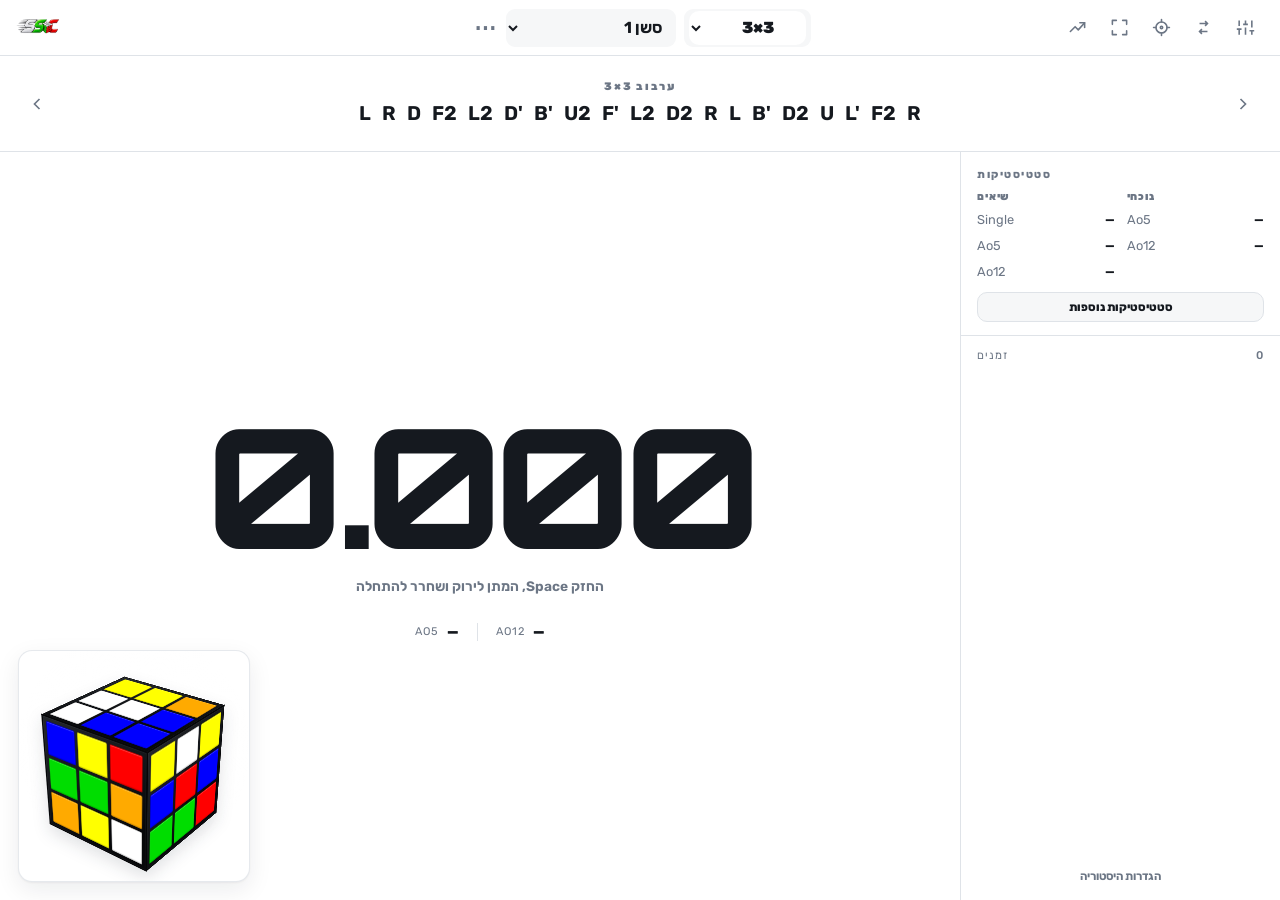
==== index.html @ 8af0906d "Load dedicated color settings window" ====
<!doctype html>
<html lang="he" dir="rtl">
<head>
  <meta charset="utf-8">
  <meta name="viewport" content="width=device-width, initial-scale=1">
  <title>SSC (Super Speed Cube)</title>
  <meta name="theme-color" content="#111827">
  <link rel="icon" type="image/png" href="./ssc-logo.png">
  <link rel="apple-touch-icon" href="./ssc-logo.png">
  <link rel="manifest" href="./manifest.webmanifest?v=20260825-2">
  <link rel="preconnect" href="https://fonts.googleapis.com">
  <link rel="preconnect" href="https://fonts.gstatic.com" crossorigin>
  <link href="https://fonts.googleapis.com/css2?family=Alef:wght@400;700&family=Assistant:wght@300;400;500;600;700;800&family=Heebo:wght@300;400;500;600;700;800&family=Noto+Sans+Hebrew:wght@300;400;500;600;700;800&family=Rubik:wght@300;400;500;600;700;800&family=Audiowide&family=Chakra+Petch:wght@400;500;600;700&family=Orbitron:wght@400;500;600;700;800&family=Oxanium:wght@400;500;600;700;800&family=Share+Tech+Mono&display=swap" rel="stylesheet">
  <link rel="stylesheet" href="./code/css/styles.css?v=20260825-scramble-fit-1">
  <link rel="stylesheet" href="./code/css/button-accent-overrides.css?v=20260824-4">
  <link rel="stylesheet" href="./code/css/layout-fix.css?v=20260825-logo-1">
  <link rel="stylesheet" href="./code/css/hebrew-ui-fixes.css?v=20260824-4">
  <link rel="stylesheet" href="./code/css/minimal-competition.css?v=20260831-history-scroll-1">
  <link data-ssc-cube-preview-style rel="stylesheet" href="./code/css/cube-preview.css?v=20260901-theme-bg-1">
  <link rel="stylesheet" href="./code/css/wca-previews.css?v=20260827-444-native-dom">
  <link rel="stylesheet" href="./code/css/ssc-preview-v1.css?v=20260831-physical-face-grid-5x5-1">
  <link rel="stylesheet" href="./code/css/puzzle-3d.css?v=20260902-thumbnail-fit-1">
  <link rel="stylesheet" href="./code/css/event-selector.css?v=20260824-1">
  <link rel="stylesheet" href="./code/css/competition-mode.css?v=20260825-1">
  <link id="sscAppEnhancementStyles" rel="stylesheet" href="./code/css/app-enhancements.css?v=20260901-fullscreen-1">
  <link id="sscAdvancedFeaturesStyle" rel="stylesheet" href="./code/css/advanced-features.css?v=20260825-2">
  <script>window.SSC_FEATURES={previewV1:true};</script>
  <script src="https://cdn.cubing.net/v0/js/scramble-display" type="module"></script>
  <style>
    #timer{font-family:var(--timer-font,var(--app-font))!important}
    #importExportButton svg,#deleteSession svg,#addSession svg{display:block!important;width:18px;height:18px;flex:0 0 auto;stroke:currentColor!important}
    #addSession,#deleteSession{display:none!important}
    .cube-colors-control{display:grid;grid-template-columns:repeat(3,1fr);gap:8px}
    .cube-color-item{display:flex;align-items:center;justify-content:space-between;gap:6px;padding:7px;border:1px solid var(--border);border-radius:8px}
    .cube-color-item input{width:34px;height:28px;border:0;padding:0;background:none}
    .cube-colors-reset{grid-column:1/-1;border:1px solid var(--border);background:var(--soft);color:var(--text);border-radius:8px;padding:8px;cursor:pointer}
  </style>
</head>
<body>
  <button id="languageToggle" type="button" hidden>English</button>
  <main class="shell">
    <header class="topbar compact-bar">
      <div class="topbar-side topbar-start">
        <button id="generalSettingsButton" class="toolbar-button" type="button" aria-label="הגדרות כלליות">
          <svg viewBox="0 0 24 24" width="18" height="18" fill="none" stroke="currentColor" stroke-width="2"><path d="M4 21v-7M4 10V3M12 21v-9M12 8V3M20 21v-5M20 12V3M1 14h6M9 8h6M17 16h6"/></svg><span>SETTINGS</span>
        </button>
        <button id="importExportButton" class="toolbar-button" type="button">
          <svg viewBox="0 0 24 24" fill="none" stroke="currentColor" stroke-width="2"><path d="M7 7h10m-3-3 3 3-3 3M17 17H7m3-3-3 3 3 3"/></svg><span>IMPORT / EXPORT</span>
        </button>
      </div>
      <div class="topbar-center">
        <div class="event-select-wrap">
          <select id="eventSelect" class="event-select" aria-label="בחירת מקצה"></select>
          
        </div>
        <div class="session-toolbar">
          <select id="sessionSelect" class="session-select top-session"></select>
          <button id="addSession" class="icon-btn" type="button"><svg viewBox="0 0 24 24" fill="none" stroke="currentColor" stroke-width="2"><circle cx="12" cy="12" r="9"/><path d="M12 8v8M8 12h8"/></svg></button>
          <button id="deleteSession" class="icon-btn" type="button"><svg viewBox="0 0 24 24" fill="none" stroke="currentColor" stroke-width="2"><path d="M3 6h18M8 6V4h8v2M19 6l-1 14H6L5 6M10 10v6M14 10v6"/></svg></button>
        </div>
      </div>
      <div class="topbar-side topbar-end"><a class="brand-link" href="https://naftalibarber.github.io/SSC/"><img class="site-logo small-logo" src="./ssc-logo.png?v=20260824-5" alt="SSC"></a></div>
    </header>

    <section class="scramble-bar">
      <button id="prevScramble" class="scramble-nav" type="button"><svg viewBox="0 0 24 24" fill="none" stroke="currentColor" stroke-width="2"><path d="m15 18-6-6 6-6"/></svg></button>
      <div class="scramble-center"><div id="scrambleLabel" class="scramble-title"></div><div id="scramble"></div></div>
      <div class="scramble-side"><button id="newScramble" class="scramble-nav" type="button"><svg viewBox="0 0 24 24" fill="none" stroke="currentColor" stroke-width="2"><path d="m9 18 6-6-6-6"/></svg></button><div id="cubePreview2D" class="cube-preview-card" aria-live="polite"></div></div>
    </section>

    <div class="workspace cstimer-layout">
      <aside class="history-panel flat-panel">
        <section class="stats-section"><div class="section-title">STATISTICS</div><div id="statsGrid" class="stats-grid"></div></section>
        <section class="times-section"><div class="history-section-head"><span>TIMES</span><strong id="solveCount">0</strong></div><div id="emptyHistory" class="empty-history"></div><div id="historyList" class="history-list" hidden></div></section>
        <button id="historySettingsButton" class="history-settings-link" type="button" data-i18n="historySettings">הגדרות היסטוריה</button>
        <div id="historySettings" class="history-settings" hidden><div class="settings-title" data-i18n="historySettingsTitle"></div><div id="historyMetricOptions" class="metric-options"></div><div class="custom-ao-row"><label for="customAoInput" data-i18n="customAo">Ao מותאם אישית</label><input id="customAoInput" type="number" min="3" max="100000"><button id="addCustomAo" class="small-btn" type="button" data-i18n="add">הוסף</button></div><button id="clearHistory" class="clear-history-flat" type="button" data-i18n="clearHistory">מחק היסטוריה</button></div>
      </aside>
      <section class="timer-card flat-timer"><div class="timer-wrap"><div><div id="timer">0.000</div><div id="status"></div><div class="quick-stats"><div><span>AO5</span><strong id="quickAo5">—</strong></div><div><span>AO12</span><strong id="quickAo12">—</strong></div></div></div></div><button id="touchTimer" class="btn" type="button"></button></section>
    </div>
  </main>

  <div id="generalSettingsModal" class="settings-modal" hidden>
    <div class="settings-backdrop" data-close-settings></div>
    <section class="settings-dialog">
      <div class="settings-dialog-head"><h2 id="generalSettingsTitle">הגדרות כלליות</h2><button id="closeGeneralSettings" class="modal-close" type="button">×</button></div>
      <div class="general-settings-grid">
        <label class="general-setting-row"><span id="languageSettingLabel">שפה</span><select id="languageSelect"><option value="he">עברית</option><option value="en">English</option></select></label>
        <label class="general-setting-row"><span id="textSizeSettingLabel">גודל הטקסט</span><div class="range-control"><input id="textSizeRange" type="range" min="85" max="125" step="5"><output id="textSizeValue">100%</output></div></label>
        <label class="general-setting-row"><span id="fontSettingLabel">גופן הטקסט</span><select id="fontSelect"></select></label>
        <label class="general-setting-row"><span id="timerFontSettingLabel">גופן הטיימר</span><select id="timerFontSelect"></select></label>
        <label class="general-setting-row"><span id="timePrecisionSettingLabel">דיוק הזמן</span><select id="timePrecisionSelect"><option value="3">0.000</option><option value="2">0.00</option></select></label>
        <label class="general-setting-row"><span id="primaryColorSettingLabel">צבע ראשי</span><div class="color-control"><input id="primaryColorInput" type="color" value="#2563eb"><output id="primaryColorValue">#2563EB</output><button id="resetPrimaryColor" type="button">איפוס</button></div></label>
        <div class="general-setting-row"><span id="cubeColorsSettingLabel">צבעי הקובייה</span><div id="cubeColorsControl" class="cube-colors-control"><label class="cube-color-item"><span id="cubeWhiteLabel">U</span><input type="color" data-cube-face="U"></label><label class="cube-color-item"><span id="cubeOrangeLabel">L</span><input type="color" data-cube-face="L"></label><label class="cube-color-item"><span id="cubeGreenLabel">F</span><input type="color" data-cube-face="F"></label><label class="cube-color-item"><span id="cubeRedLabel">R</span><input type="color" data-cube-face="R"></label><label class="cube-color-item"><span id="cubeBlueLabel">B</span><input type="color" data-cube-face="B"></label><label class="cube-color-item"><span id="cubeYellowLabel">D</span><input type="color" data-cube-face="D"></label><button id="resetCubeColors" class="cube-colors-reset" type="button">איפוס צבעי קובייה</button></div></div>
        <div class="general-setting-row theme-row"><span id="themeSettingLabel">עיצוב</span><div class="theme-options"><button id="themeLightButton" type="button" data-theme-choice="light">בהיר</button><button id="themeDarkButton" type="button" data-theme-choice="dark">כהה</button><button type="button" data-theme-choice="oled">OLED</button></div></div>
      </div>
    </section>
  </div>

  <div id="importExportModal" class="settings-modal" hidden><div class="settings-backdrop" data-close-import-export></div><section class="settings-dialog"><div class="settings-dialog-head"><h2>יבוא / יצוא</h2><button id="closeImportExport" class="modal-close" type="button">×</button></div><div class="import-export-grid"><button id="exportData" class="toolbar-button wide" type="button">יצוא נתונים</button><label class="toolbar-button wide file-label">יבוא נתונים<input id="importData" type="file" accept="application/json,.json" hidden></label><p id="importExportStatus"></p></div></section></div>

  <script src="./code/js/cube2x2.js?v=20260824-4"></script>
  <script src="./code/js/scramble2x2.js?v=20260824-4"></script>
  <script src="./code/js/cube-preview.js?v=20260831-viewport-fit-1"></script>
  <script src="./code/js/wca-previews.js?v=20260827-444-native-dom"></script>
  <script src="./code/js/preview/ssc-nxn-state.js?v=20260901-3bld-wide-2"></script>
  <script src="./code/js/preview/ssc-svg-renderer.js?v=20260831-physical-face-grid-5x5-1"></script>
  <script src="./code/js/preview/ssc-preview-validation.js?v=20260827-validated-1"></script>
  <script src="./code/js/preview/ssc-preview-v1.js?v=20260827-validated-1"></script>
  <script src="./code/js/events/333bf.js?v=20260903-isolated-1"></script>
  <script src="./code/js/events/333fm.js?v=20260903-isolated-1"></script>
  <script src="./code/js/events/333oh.js?v=20260903-isolated-1"></script>
  <script src="./code/js/puzzle-3d.js?v=20260901-native-222-1&fix=native5671"></script>
  <script src="./code/js/preview-manager.js?v=20260824-3"></script>
  <script src="./code/js/preview-integration.js?v=20260901-render-snapshot-1&fix=staticthumb3"></script>
  <script src="./code/js/preview/ssc-preview-v1-integration.js?v=20260901-2d-card-reset-3&fix=isolated-derived-1"></script>
  <script src="./code/js/preview-visibility-hotfix.js?v=20260901-2d-card-reset-1&fix=modalcardsnapshot1"></script>
  <script src="./code/js/preview-sizing.js?v=20260831-viewport-fit-1"></script>
  <script src="./code/js/preview/ssc-high-order-preview.js?v=20260901-6x6-7x7-1"></script>
  <script src="./code/js/scramble-generators.js?v=20260903-isolated-derived-1"></script>
  <script src="./code/js/app.js?v=20260901-focus-controls-1"></script>
  <script src="./code/js/mbld-flow.js?v=20260902-professional-flow-1"></script>
  <script src="./code/js/scramble-history.js?v=20260825-quality-1"></script>
  <script src="./code/js/settings.js?v=20260831-line-width-control-1"></script>
  <script src="./code/js/color-settings-modal.js?v=20260903-color-settings-1"></script>
  <script src="./code/js/import-export.js?v=20260831-toolbar-icons-2"></script>
  <script src="./code/js/advanced-features.js?v=20260831-toolbar-icons-2" data-ssc-advanced="1"></script>
  <script src="./code/js/hebrew-i18n-fixes.js?v=20260825-quality-1"></script>
  <script src="./code/js/preview/selected-faces-preview.js?v=20260901-selected-faces-1"></script>
  <script>
    if('serviceWorker' in navigator){
      window.addEventListener('load',async()=>{
        try{
          const registration=await navigator.serviceWorker.register('./sw.js',{scope:'./',updateViaCache:'none'});
          if(registration.waiting)registration.waiting.postMessage({type:'SKIP_WAITING'});
          registration.update().catch(()=>{});
        }catch(error){
          console.warn('SSC service worker registration failed',error);
        }
      });
    }
  </script>
</body>
</html>
---- code/css/styles.css ----
*{box-sizing:border-box}
:root{--bg:#fff;--card:#fff;--card-solid:#fff;--text:#15191f;--muted:#6c7685;--border:#dfe3e8;--accent:#2563eb;--ready:#16a34a;--danger:#ef4444;--warning:#f59e0b;--soft:#f6f7f8;--soft2:#eef1f4;--panel:#fafbfc;--font-scale:1;--app-font:Arial,sans-serif}
html[data-theme="dark"]{--bg:#111418;--card:#171b20;--card-solid:#171b20;--text:#f4f6f8;--muted:#a0a7b2;--border:#30363d;--soft:#20252b;--soft2:#262c33;--panel:#171b20}
html[data-theme="oled"]{--bg:#000;--card:#000;--card-solid:#000;--text:#fff;--muted:#aaa;--border:#222;--soft:#0d0d0d;--soft2:#141414;--panel:#000}
html,body{height:100%;overflow:hidden}body{margin:0;background:var(--bg);color:var(--text);font-family:var(--app-font);font-size:calc(16px * var(--font-scale))}button,input,select{font:inherit}.shell{height:100vh;display:flex;flex-direction:column;min-height:0}.compact-bar{height:68px;border-top:3px solid var(--text);border-bottom:1px solid var(--border);display:grid;grid-template-columns:1fr auto 1fr;align-items:center;padding:0 12px;direction:ltr}.topbar-side{display:flex;align-items:center;gap:8px}.topbar-start{justify-content:flex-start}.topbar-end{justify-content:flex-end}.topbar-center{display:flex;align-items:center;gap:10px}.toolbar-button,.icon-btn,.scramble-nav,.history-settings-link,.clear-history-flat{border:1px solid var(--border);background:var(--soft);color:var(--text);border-radius:14px;cursor:pointer;font-weight:800}.toolbar-button{padding:9px 13px;letter-spacing:.05em}.toolbar-button:hover,.icon-btn:hover,.scramble-nav:hover{background:var(--soft2)}.event-select-wrap{display:flex;align-items:center;gap:8px;border:1px solid var(--border);background:var(--soft);padding:5px 8px;border-radius:15px}.eyebrow-inline{font-size:.7em;color:var(--muted);letter-spacing:.12em}.puzzle-selector.compact{display:flex;gap:2px}.puzzle-btn{border:0;background:transparent;padding:7px 10px;border-radius:10px;font-weight:900;color:var(--muted);cursor:pointer}.puzzle-btn.active{background:var(--card-solid);color:var(--text);box-shadow:0 1px 3px rgba(0,0,0,.08)}.session-toolbar{display:flex;align-items:center;gap:6px}.session-select.top-session{height:42px;min-width:210px;border:1px solid var(--border);background:var(--soft);color:var(--text);border-radius:14px;padding:0 12px;font-weight:800}.icon-btn{width:38px;height:38px;display:grid;place-items:center}.small-logo{height:44px;width:auto;display:block}.scramble-bar{--scramble-extra-height:0px;height:calc(112px + var(--scramble-extra-height));border-bottom:1px solid var(--border);display:grid;grid-template-columns:50px minmax(0,1fr) 185px;align-items:center;padding:0 18px;direction:ltr;transition:height .16s ease}.scramble-bar.scramble-expanded{--scramble-extra-height:10px}.scramble-center{min-width:0;text-align:center}.scramble-title{font-size:.85em;letter-spacing:.12em;color:var(--muted);font-weight:800;text-transform:uppercase;margin-bottom:10px}.scramble-nav{width:42px;height:42px;border-radius:50%;font-size:28px;color:var(--text)}#scramble{direction:ltr;max-width:100%;max-height:calc(54px + var(--scramble-extra-height));overflow:hidden;font-size:clamp(17px,1.7vw,27px);font-weight:700;line-height:1.15;word-spacing:8px;overflow-wrap:normal;white-space:normal}.scramble-side{display:flex;align-items:center;justify-content:flex-end;gap:10px}.cube-preview-card{width:128px;min-height:82px;border:1px solid var(--border);background:var(--soft);border-radius:14px;padding:8px;display:grid;place-items:center;overflow:hidden}.cube-preview-net{--face:26px;display:grid;grid-template-columns:repeat(4,var(--face));grid-template-rows:repeat(3,var(--face));gap:2px;direction:ltr}.cube-preview-face{display:grid;grid-template-columns:repeat(var(--n),1fr);grid-template-rows:repeat(var(--n),1fr);gap:1px;background:#111;border-radius:3px;padding:1px;overflow:hidden}.cube-preview-sticker{display:block;min-width:0;min-height:0}.face-u{grid-column:2;grid-row:1}.face-l{grid-column:1;grid-row:2}.face-f{grid-column:2;grid-row:2}.face-r{grid-column:3;grid-row:2}.face-b{grid-column:4;grid-row:2}.face-d{grid-column:2;grid-row:3}.workspace.cstimer-layout{display:grid;grid-template-columns:395px 1fr;flex:1;min-height:0;direction:ltr}.flat-panel{border-right:1px solid var(--border);background:var(--card);padding:0;display:flex;flex-direction:column;min-height:0;direction:ltr}.stats-section{padding:14px 10px 10px;border-bottom:1px solid var(--border)}.section-title{font-size:.78em;color:var(--muted);letter-spacing:.09em;margin-bottom:10px}.stats-grid{display:block}.stats-table-header,.stat{display:grid;grid-template-columns:1.1fr .9fr .9fr;align-items:center;gap:8px}.stats-table-header{font-size:.7em;color:var(--muted);padding:6px 0}.stat{padding:8px 0;font-size:.85em}.stat-label{font-weight:900}.stat-current,.stat-best{text-align:center;font-variant-numeric:tabular-nums}.stat-best{color:var(--text);border:0;background:none;box-shadow:none;padding:0}.times-section{padding:12px 10px;min-height:0;display:flex;flex-direction:column}.history-section-head{display:flex;justify-content:space-between;align-items:center;color:var(--muted);font-size:.8em;margin-bottom:8px}.history-section-head strong{color:var(--muted);font-weight:500}.history-list{display:flex;flex-direction:column;gap:0;overflow:auto;min-height:0}.solve-row{display:grid;grid-template-columns:42px 1fr 34px;align-items:center;gap:6px;border-top:1px solid transparent;padding:8px 4px}.solve-row:hover{background:var(--soft)}.solve-index{font-weight:800}.solve-time{font-weight:900;font-variant-numeric:tabular-nums}.solve-meta{font-size:.68em;color:var(--muted);white-space:nowrap;overflow:hidden;text-overflow:ellipsis}.best-solve .solve-time{color:#16a34a}.delete-solve{width:30px;height:30px;border:1px solid color-mix(in srgb,var(--danger) 35%,var(--border));border-radius:9px;background:color-mix(in srgb,var(--danger) 7%,transparent);color:var(--danger);cursor:pointer;font-size:20px;font-weight:900;line-height:1;display:grid;place-items:center;opacity:.82;transition:background .15s,border-color .15s,opacity .15s,transform .15s}.delete-solve:hover{background:color-mix(in srgb,var(--danger) 14%,transparent);border-color:var(--danger);opacity:1;transform:scale(1.05)}.history-settings-link,.clear-history-flat{margin:0 10px 10px;padding:8px 10px}.history-settings{margin:0 10px 10px;padding:10px;border:1px solid var(--border);border-radius:12px;background:var(--soft)}.metric-options{display:grid;grid-template-columns:1fr 1fr;gap:6px;max-height:130px;overflow:auto}.metric-option{display:flex;gap:6px;align-items:center;font-size:.75em}.custom-ao-row{display:grid;grid-template-columns:1fr 80px auto;gap:6px;align-items:center;margin-top:8px}.custom-ao-row input{width:100%;padding:7px;border:1px solid var(--border);border-radius:8px;background:var(--card-solid);color:var(--text)}.small-btn{border:1px solid var(--border);background:var(--card-solid);color:var(--text);border-radius:8px;padding:7px 9px}.flat-timer{position:relative;background:var(--card);display:flex;flex-direction:column;align-items:center;justify-content:center;min-width:0;direction:ltr}.timer-wrap{display:grid;place-items:center;flex:1;width:100%}#timer{direction:ltr;font-variant-numeric:tabular-nums;font-size:clamp(95px,12vw,190px);font-weight:900;letter-spacing:-7px;line-height:.95}#timer.holding{color:var(--warning)}#timer.ready{color:var(--ready)}#status{text-align:center;color:var(--muted);font-weight:700;margin-top:14px}.quick-stats{display:flex;justify-content:center;gap:10px;margin-top:24px}.quick-stats>div{min-width:190px;border:1px solid var(--border);background:var(--soft);border-radius:14px;padding:12px 14px;display:flex;justify-content:space-between;align-items:center}.quick-stats span{font-size:.75em;color:var(--muted)}.quick-stats strong{font-size:1.3em}.btn{border:1px solid var(--border);background:var(--soft);color:var(--text);border-radius:12px;padding:10px 16px;font-weight:800}#touchTimer{display:none;margin-bottom:15px}.empty-history{color:var(--muted);padding:16px 0;text-align:center}.settings-modal[hidden]{display:none}.settings-modal{position:fixed;inset:0;z-index:1000;display:grid;place-items:center;padding:18px}.settings-backdrop{position:absolute;inset:0;background:rgba(0,0,0,.48)}.settings-dialog{position:relative;width:min(520px,94vw);background:var(--card-solid);border:1px solid var(--border);border-radius:18px;padding:18px;box-shadow:0 24px 60px rgba(0,0,0,.2)}.settings-dialog-head{display:flex;align-items:center;justify-content:space-between;border-bottom:1px solid var(--border);padding-bottom:12px;margin-bottom:12px}.settings-dialog-head h2{margin:0}.modal-close{width:34px;height:34px;border:1px solid var(--border);border-radius:10px;background:var(--soft);color:var(--text);cursor:pointer}.general-settings-grid{display:grid;gap:10px}.general-setting-row{display:grid;grid-template-columns:135px 1fr;align-items:center;gap:14px;padding:8px 2px}.general-setting-row select{width:100%;border:1px solid var(--border);border-radius:9px;padding:8px 9px;background:var(--card-solid);color:var(--text)}.range-control{display:grid;grid-template-columns:1fr 52px;gap:10px;align-items:center}.theme-options{display:grid;grid-template-columns:repeat(3,1fr);gap:7px}.theme-options button{border:1px solid var(--border);background:var(--soft);color:var(--text);border-radius:10px;padding:9px;font-weight:800}.theme-options button.active{outline:2px solid var(--accent)}.color-control{display:grid;grid-template-columns:52px 1fr auto;gap:9px;align-items:center}.color-control input[type="color"]{width:52px;height:38px}.color-control button{border:1px solid var(--border);background:var(--soft);color:var(--text);border-radius:9px;padding:8px}.import-export-grid{display:grid;grid-template-columns:1fr 1fr;gap:10px}.toolbar-button.wide,.file-label{display:flex;align-items:center;justify-content:center;gap:8px;padding:14px}.file-label{cursor:pointer}.import-export-status{grid-column:1/-1;margin:4px 0 0;color:var(--muted);font-size:.85em;text-align:center}
html[dir="rtl"] .compact-bar{direction:rtl}html[dir="rtl"] .workspace.cstimer-layout{direction:rtl;grid-template-columns:1fr 395px}html[dir="rtl"] .flat-panel{border-right:0;border-left:1px solid var(--border)}html[dir="rtl"] .flat-timer{direction:rtl}
@media(max-width:900px){html,body{overflow:auto;height:auto}.shell{height:auto;min-height:100vh}.compact-bar{grid-template-columns:1fr;gap:8px;height:auto;padding:10px}.topbar-center,.topbar-start,.topbar-end{justify-content:center;flex-wrap:wrap}.scramble-bar{height:auto;min-height:calc(142px + var(--scramble-extra-height));grid-template-columns:42px minmax(0,1fr) 145px;padding:10px}.cube-preview-card{width:98px;min-height:68px;padding:6px}.cube-preview-net{--face:20px}.workspace.cstimer-layout,html[dir="rtl"] .workspace.cstimer-layout{grid-template-columns:1fr}.flat-panel{order:2;border:0;border-top:1px solid var(--border)}.flat-timer{min-height:62vh}.quick-stats>div{min-width:140px}#touchTimer{display:block}.small-logo{height:36px}}
---- code/css/button-accent-overrides.css ----
/* Interaction color rules: buttons stay neutral by default and use the primary color only on hover/focus/press. */
button,
.toolbar-button,
.icon-btn,
.scramble-nav,
.history-settings-link,
.clear-history-flat,
.small-btn,
.modal-close,
.color-control button,
.theme-options button,
.file-label,
.btn {
  background: var(--soft) !important;
  color: var(--text) !important;
  border: 1px solid var(--border) !important;
  box-shadow: none !important;
  outline: none;
  transition: background .15s ease, color .15s ease, border-color .15s ease, transform .15s ease, box-shadow .15s ease;
}

button:hover,
.toolbar-button:hover,
.icon-btn:hover,
.scramble-nav:hover,
.history-settings-link:hover,
.clear-history-flat:hover,
.small-btn:hover,
.modal-close:hover,
.color-control button:hover,
.theme-options button:hover,
.file-label:hover,
.btn:hover,
button:focus-visible,
.toolbar-button:focus-visible,
.icon-btn:focus-visible,
.scramble-nav:focus-visible,
.history-settings-link:focus-visible,
.clear-history-flat:focus-visible,
.small-btn:focus-visible,
.modal-close:focus-visible,
.color-control button:focus-visible,
.theme-options button:focus-visible,
.file-label:focus-within,
.btn:focus-visible {
  background: var(--accent) !important;
  color: #fff !important;
  border-color: var(--accent) !important;
  box-shadow: 0 0 0 3px color-mix(in srgb, var(--accent) 16%, transparent) !important;
}

button:active,
.toolbar-button:active,
.icon-btn:active,
.scramble-nav:active,
.history-settings-link:active,
.clear-history-flat:active,
.small-btn:active,
.modal-close:active,
.color-control button:active,
.theme-options button:active,
.file-label:active,
.btn:active {
  background: var(--accent) !important;
  color: #fff !important;
  border-color: var(--accent) !important;
  transform: scale(.96);
}

/* Selected controls remain neutral after the click. */
.puzzle-btn.active,
.theme-options button.active {
  background: var(--card-solid) !important;
  color: var(--text) !important;
  border-color: var(--border) !important;
  box-shadow: none !important;
  outline: none !important;
}

/* Average cards are always outlined with the chosen primary color, without being filled. */
.quick-stats > div,
.stat-best:not(.empty) {
  border: 1px solid var(--accent) !important;
  background: transparent !important;
  box-shadow: none !important;
}

.stat-best:not(.empty) {
  border-radius: 9px;
  padding: 4px 8px;
}

/* Keep image icons readable when a button turns into the primary color. */
button:hover img,
button:focus-visible img,
button:active img {
  filter: brightness(0) invert(1);
}
---- code/css/layout-fix.css ----
/* Physical desktop layout must stay stable regardless of the document language. */
.workspace.cstimer-layout,
html[dir="rtl"] .workspace.cstimer-layout,
html[dir="ltr"] .workspace.cstimer-layout {direction:ltr!important;grid-template-columns:395px minmax(0,1fr)!important;width:100%!important;min-width:0!important}
.flat-panel,html[dir="rtl"] .flat-panel,html[dir="ltr"] .flat-panel {grid-column:1!important;direction:ltr!important;width:395px!important;min-width:0!important;border-right:1px solid var(--border)!important;border-left:0!important}
.flat-timer,html[dir="rtl"] .flat-timer,html[dir="ltr"] .flat-timer {grid-column:2!important;direction:ltr!important;width:100%!important;min-width:0!important;overflow:hidden!important}

/* Remove the black rule at the very top and give the larger brand enough vertical room. */
.compact-bar,.topbar.compact-bar{border-top:0!important;height:82px!important}

/* Keep toolbar icons and labels on exactly the same visual baseline. */
.toolbar-button{display:inline-flex!important;align-items:center!important;justify-content:center!important;gap:8px!important;vertical-align:middle!important;line-height:1!important}
.toolbar-button svg{display:block!important;flex:0 0 auto!important;width:18px!important;height:18px!important;position:static!important;transform:none!important;margin:0!important}
.toolbar-button span{display:block!important;line-height:18px!important;margin:0!important;padding:0!important;position:static!important;transform:none!important}
.topbar-start{align-items:center!important}

/* Modal header: keep the close button perfectly centered with the title. */
.settings-dialog-head{display:flex!important;align-items:center!important;justify-content:space-between!important;min-height:48px!important}
.settings-dialog-head h2{margin:0!important;line-height:36px!important;display:flex!important;align-items:center!important}
.modal-close{display:inline-flex!important;align-items:center!important;justify-content:center!important;align-self:center!important;width:34px!important;height:34px!important;min-width:34px!important;min-height:34px!important;padding:0!important;margin:0!important;line-height:1!important;font-size:24px!important;position:static!important;transform:none!important}
.modal-close svg{display:block!important;width:18px!important;height:18px!important;margin:0!important}

/* General settings: keep the dialog inside the viewport and scroll only its content. */
#generalSettingsModal .settings-dialog{display:flex!important;flex-direction:column!important;max-height:calc(100dvh - 28px)!important;overflow:hidden!important}
#generalSettingsModal .settings-dialog-head{flex:0 0 auto!important}
#generalSettingsModal .general-settings-grid{min-height:0!important;overflow-y:auto!important;overflow-x:hidden!important;overscroll-behavior:contain!important;scrollbar-gutter:stable;padding-inline-end:6px!important;padding-bottom:8px!important}
@supports not (height:100dvh){#generalSettingsModal .settings-dialog{max-height:calc(100vh - 28px)!important}}

/* Larger logo so the small text inside the artwork remains readable. */
.topbar-end{overflow:visible!important;min-width:330px!important}
.brand-link{display:flex!important;align-items:center!important;justify-content:center!important;width:320px!important;height:80px!important;overflow:visible!important;padding:0!important}
.small-logo,.site-logo.small-logo{display:block!important;width:300px!important;height:78px!important;max-width:none!important;max-height:none!important;object-fit:contain!important;object-position:center!important;transform:none!important;margin:0!important}

.timer-wrap{width:100%!important;min-width:0!important;display:flex!important;align-items:center!important;justify-content:center!important;padding:24px!important}
.timer-wrap>div{width:min(100%,1050px)!important;min-width:0!important;text-align:center!important}
#timer{width:100%!important;max-width:100%!important;font-size:clamp(82px,10vw,176px)!important;letter-spacing:-5px!important;white-space:nowrap!important;overflow:visible!important;text-align:center!important}
#status{direction:rtl;text-align:center!important}.quick-stats{width:100%!important;max-width:430px!important;margin-inline:auto!important}.stats-section,.times-section,.history-settings,.history-settings-link{direction:ltr!important}
@media(max-width:900px){.compact-bar,.topbar.compact-bar{height:auto!important;min-height:78px!important}.workspace.cstimer-layout,html[dir="rtl"] .workspace.cstimer-layout,html[dir="ltr"] .workspace.cstimer-layout{grid-template-columns:minmax(0,1fr)!important}.flat-timer,html[dir="rtl"] .flat-timer,html[dir="ltr"] .flat-timer{grid-column:1!important;grid-row:1!important;min-height:62vh!important}.flat-panel,html[dir="rtl"] .flat-panel,html[dir="ltr"] .flat-panel{grid-column:1!important;grid-row:2!important;width:100%!important;border-right:0!important;border-top:1px solid var(--border)!important}.topbar-end{min-width:230px!important}.brand-link{width:220px!important;height:70px!important}.small-logo,.site-logo.small-logo{width:210px!important;height:66px!important;max-width:none!important;max-height:none!important;transform:none!important}#timer{font-size:clamp(70px,20vw,145px)!important}.timer-wrap{padding:18px 12px!important}#generalSettingsModal{padding:10px!important}#generalSettingsModal .settings-dialog{max-height:calc(100dvh - 20px)!important}}
---- code/css/hebrew-ui-fixes.css ----
/* Hebrew readability improvements */
html[lang="he"] body,
html[dir="rtl"] body {
  font-family: var(--app-font, Arial, "Segoe UI", Tahoma, sans-serif);
}

html[lang="he"] button,
html[lang="he"] input,
html[lang="he"] select,
html[dir="rtl"] button,
html[dir="rtl"] input,
html[dir="rtl"] select {
  font-family: inherit;
}

html[lang="he"] .scramble-title,
html[dir="rtl"] .scramble-title {
  letter-spacing: 0;
  text-transform: none;
  font-size: 1rem;
  font-weight: 900;
  color: var(--text);
  line-height: 1.35;
}

html[lang="he"] .section-title,
html[dir="rtl"] .section-title,
html[lang="he"] .eyebrow-inline,
html[dir="rtl"] .eyebrow-inline {
  letter-spacing: 0;
  text-transform: none;
  font-weight: 800;
}

html[lang="he"] .toolbar-button,
html[dir="rtl"] .toolbar-button,
html[lang="he"] .history-settings-link,
html[dir="rtl"] .history-settings-link,
html[lang="he"] .clear-history-flat,
html[dir="rtl"] .clear-history-flat {
  letter-spacing: 0;
  font-weight: 800;
}

html[lang="he"] #status,
html[dir="rtl"] #status,
html[lang="he"] .empty-history,
html[dir="rtl"] .empty-history {
  font-weight: 700;
  color: var(--text);
}
---- code/css/minimal-competition.css ----
/* SSC — Minimal Competition UI
   Visual-only layer loaded after the legacy/fix styles. */

:root{
  --mc-header:56px;
  --mc-sidebar:320px;
  --mc-radius:9px;
}

/* Overall surface */
body{
  background:var(--bg);
  letter-spacing:0;
}
.shell{background:var(--bg)}

/* Compact professional header */
.compact-bar,.topbar.compact-bar{
  min-height:var(--mc-header)!important;
  height:var(--mc-header)!important;
  padding:0 16px!important;
  border-top:0!important;
  border-bottom:1px solid var(--border)!important;
  background:var(--card)!important;
  grid-template-columns:1fr auto 1fr!important;
  gap:14px!important;
}
.topbar-start,.topbar-center,.topbar-end{min-width:0!important}
.topbar-start{gap:4px!important}
.topbar-center{gap:8px!important}
.topbar-end{
  min-width:0!important;
  justify-content:flex-end!important;
  overflow:visible!important;
}

/* Icon-first utility buttons */
.topbar-start .toolbar-button{
  width:38px!important;
  height:38px!important;
  padding:0!important;
  border:1px solid transparent!important;
  border-radius:9px!important;
  background:transparent!important;
  color:var(--muted)!important;
  box-shadow:none!important;
}
.topbar-start .toolbar-button span{display:none!important}
.topbar-start .toolbar-button svg{width:19px!important;height:19px!important}
.topbar-start .toolbar-button:hover,
.topbar-start .toolbar-button:focus-visible{
  background:var(--soft)!important;
  color:var(--accent)!important;
  border-color:var(--border)!important;
  box-shadow:none!important;
}

/* Small clean logo */
.brand-link{
  width:auto!important;
  height:46px!important;
  max-width:150px!important;
  padding:0!important;
  overflow:visible!important;
  justify-content:flex-end!important;
}
.small-logo,.site-logo.small-logo{
  width:auto!important;
  height:44px!important;
  max-width:145px!important;
  max-height:44px!important;
  object-fit:contain!important;
  margin:0!important;
}

/* Event and session controls */
.event-select-wrap{
  height:38px!important;
  gap:5px!important;
  padding:3px 5px!important;
  border:0!important;
  border-radius:9px!important;
  background:var(--soft)!important;
}
.eyebrow-inline{display:none!important}
.puzzle-selector.compact{gap:2px!important}
.puzzle-btn{
  min-width:51px!important;
  padding:6px 10px!important;
  border:0!important;
  border-radius:7px!important;
  background:transparent!important;
  color:var(--muted)!important;
}
.puzzle-btn.active{
  background:var(--card-solid)!important;
  color:var(--text)!important;
  box-shadow:0 1px 2px rgba(0,0,0,.08)!important;
}
.session-toolbar{gap:3px!important}
.session-select.top-session{
  height:38px!important;
  min-width:170px!important;
  max-width:230px!important;
  border:0!important;
  border-radius:9px!important;
  background:var(--soft)!important;
  padding:0 10px!important;
  font-weight:700!important;
}
.session-toolbar .icon-btn{
  width:34px!important;
  height:34px!important;
  border:1px solid transparent!important;
  background:transparent!important;
  border-radius:8px!important;
  color:var(--muted)!important;
}
.session-toolbar .icon-btn:hover,
.session-toolbar .icon-btn:focus-visible{
  color:var(--accent)!important;
  background:var(--soft)!important;
  border-color:var(--border)!important;
  box-shadow:none!important;
}

/* Scramble: typography rather than a card */
.scramble-bar{
  min-height:96px!important;
  height:96px!important;
  padding:0 20px!important;
  grid-template-columns:42px minmax(0,1fr) 168px!important;
  gap:12px!important;
  border-bottom:1px solid var(--border)!important;
  background:var(--bg)!important;
}
.scramble-title{
  margin-bottom:7px!important;
  font-size:.68em!important;
  letter-spacing:.16em!important;
  color:var(--muted)!important;
}
#scramble{
  max-width:1050px!important;
  margin:0 auto!important;
  font-size:clamp(17px,1.55vw,24px)!important;
  font-weight:650!important;
  word-spacing:7px!important;
  line-height:1.35!important;
}
.scramble-side{
  width:168px!important;
  min-width:168px!important;
  display:flex!important;
  align-items:center!important;
  justify-content:flex-end!important;
  gap:10px!important;
  overflow:visible!important;
}
.cube-preview-card{
  width:116px!important;
  min-width:116px!important;
  height:76px!important;
  min-height:76px!important;
  padding:7px!important;
  border:1px solid var(--border)!important;
  border-radius:10px!important;
  background:var(--soft)!important;
  display:grid!important;
  place-items:center!important;
  overflow:hidden!important;
}
.cube-preview-net{
  --face:23px!important;
  display:grid!important;
  grid-template-columns:repeat(4,var(--face))!important;
  grid-template-rows:repeat(3,var(--face))!important;
  gap:1px!important;
  direction:ltr!important;
}
.scramble-nav{
  width:34px!important;
  height:34px!important;
  min-width:34px!important;
  min-height:34px!important;
  padding:0!important;
  border:1px solid transparent!important;
  border-radius:8px!important;
  background:transparent!important;
  color:var(--muted)!important;
  display:inline-flex!important;
  align-items:center!important;
  justify-content:center!important;
  line-height:1!important;
}
.scramble-nav svg{
  display:block!important;
  width:20px!important;
  height:20px!important;
  margin:0!important;
  position:static!important;
  transform:none!important;
  flex:0 0 auto!important;
}
.scramble-nav:hover,.scramble-nav:focus-visible{
  background:var(--soft)!important;
  border-color:var(--border)!important;
  color:var(--accent)!important;
  box-shadow:none!important;
}

/* Main two-column workspace. Keep the grid geometry physical so language
   direction cannot reverse the tracks implicitly. */
.workspace.cstimer-layout{
  direction:ltr!important;
  background:var(--bg)!important;
}
html[dir="ltr"] .workspace.cstimer-layout{
  grid-template-columns:var(--mc-sidebar) minmax(0,1fr)!important;
}
html[dir="rtl"] .workspace.cstimer-layout{
  grid-template-columns:minmax(0,1fr) var(--mc-sidebar)!important;
}
.flat-panel{
  width:var(--mc-sidebar)!important;
  background:var(--card)!important;
}
html[dir="ltr"] .flat-panel{
  width:var(--mc-sidebar)!important;
  grid-column:1!important;
  grid-row:1!important;
  border-right:1px solid var(--border)!important;
  border-left:0!important;
}
html[dir="rtl"] .flat-panel{
  width:var(--mc-sidebar)!important;
  grid-column:2!important;
  grid-row:1!important;
  border-right:0!important;
  border-left:1px solid var(--border)!important;
}
.flat-timer{
  background:var(--bg)!important;
}
html[dir="ltr"] .flat-timer{grid-column:2!important;grid-row:1!important}
html[dir="rtl"] .flat-timer{grid-column:1!important;grid-row:1!important}

/* Sidebar */
.stats-section{
  padding:16px 16px 13px!important;
  border-bottom:1px solid var(--border)!important;
}
.section-title{
  margin-bottom:9px!important;
  font-size:.67em!important;
  letter-spacing:.14em!important;
  font-weight:800!important;
}
.stats-table-header{font-size:.63em!important;padding:3px 0 6px!important}
.stat{padding:6px 0!important;font-size:.8em!important}
.stat-label{font-weight:800!important}
.stat-best:not(.empty){
  border:0!important;
  background:transparent!important;
  border-radius:0!important;
  padding:0!important;
}
.times-section{
  padding:13px 12px!important;
  flex:1 1 auto!important;
  overflow:hidden!important;
}
.history-section-head{
  flex:0 0 auto!important;
  margin-bottom:6px!important;
  padding:0 4px!important;
  font-size:.7em!important;
  letter-spacing:.08em!important;
}
.history-list{
  flex:1 1 auto!important;
  min-height:0!important;
  overflow-x:hidden!important;
  overflow-y:auto!important;
  overscroll-behavior:contain;
  scrollbar-gutter:stable;
}
.solve-row{
  flex:0 0 auto!important;
  box-sizing:border-box!important;
  min-height:43px!important;
  grid-template-columns:36px minmax(0,1fr) 30px!important;
  gap:5px!important;
  padding:7px 5px!important;
  border-top:1px solid transparent!important;
  border-radius:7px!important;
}
.solve-row:hover{background:var(--soft)!important}
.solve-index{font-size:.76em!important;color:var(--muted)!important}
.solve-time{font-size:1.02em!important}
.solve-meta{font-size:.62em!important}
.delete-solve{
  width:27px!important;
  height:27px!important;
  border:0!important;
  background:transparent!important;
  border-radius:7px!important;
  opacity:.45!important;
}
.solve-row:hover .delete-solve{opacity:.85!important}
.history-settings-link{
  margin:0 12px 10px!important;
  padding:7px 8px!important;
  border:0!important;
  background:transparent!important;
  color:var(--muted)!important;
  font-size:.72em!important;
  font-weight:700!important;
}
.history-settings-link:hover{
  background:var(--soft)!important;
  color:var(--accent)!important;
  box-shadow:none!important;
}
.history-settings{
  margin:0 12px 10px!important;
  padding:10px!important;
  border:1px solid var(--border)!important;
  border-radius:var(--mc-radius)!important;
  background:var(--soft)!important;
}

/* Timer is the hero */
.timer-wrap{
  width:100%!important;
  min-width:0!important;
  padding:28px clamp(20px,5vw,72px)!important;
}
.timer-wrap>div{
  width:min(100%,1150px)!important;
  text-align:center!important;
}
#timer{
  font-size:clamp(100px,13vw,210px)!important;
  font-weight:800!important;
  letter-spacing:-.055em!important;
  line-height:.9!important;
  color:var(--text);
}
#status{
  margin-top:17px!important;
  min-height:20px!important;
  color:var(--muted)!important;
  font-size:.86em!important;
  font-weight:650!important;
}

/* Quick averages become a single quiet information row */
.quick-stats{
  width:auto!important;
  max-width:none!important;
  display:flex!important;
  justify-content:center!important;
  align-items:center!important;
  gap:0!important;
  margin:25px auto 0!important;
}
.quick-stats>div{
  min-width:0!important;
  padding:0 18px!important;
  border:0!important;
  border-radius:0!important;
  background:transparent!important;
  box-shadow:none!important;
  display:flex!important;
  gap:8px!important;
  justify-content:center!important;
}
.quick-stats>div+div{border-left:1px solid var(--border)!important}
.quick-stats span{
  font-size:.69em!important;
  color:var(--muted)!important;
  letter-spacing:.08em!important;
}
.quick-stats strong{
  font-size:.96em!important;
  font-weight:800!important;
  font-variant-numeric:tabular-nums!important;
}

/* Modal polish */
.settings-backdrop{background:rgba(0,0,0,.38)!important;backdrop-filter:blur(2px)}
.settings-dialog{
  border-radius:12px!important;
  padding:18px!important;
  box-shadow:0 20px 55px rgba(0,0,0,.18)!important;
}
.modal-close{
  border-color:transparent!important;
  background:transparent!important;
}
.general-setting-row{padding:7px 2px!important}
.general-setting-row select,.color-control button,.theme-options button,.small-btn{
  border-radius:8px!important;
}

/* Dark / OLED stay deliberately quiet */
html[data-theme="dark"] .puzzle-btn.active,
html[data-theme="oled"] .puzzle-btn.active{
  box-shadow:0 1px 2px rgba(0,0,0,.35)!important;
}

/* Tablet/mobile: timer first, controls wrap cleanly */
@media(max-width:900px){
  html,body{overflow:auto!important;height:auto!important}
  .compact-bar,.topbar.compact-bar{
    height:auto!important;
    min-height:58px!important;
    grid-template-columns:auto 1fr auto!important;
    padding:7px 10px!important;
    gap:8px!important;
  }
  .topbar-center{justify-content:center!important;flex-wrap:wrap!important}
  .brand-link{max-width:105px!important;height:42px!important}
  .small-logo,.site-logo.small-logo{height:38px!important;max-width:105px!important;max-height:38px!important}
  .session-select.top-session{min-width:125px!important;max-width:155px!important}
  .scramble-bar{
    height:auto!important;
    min-height:102px!important;
    padding:10px 8px!important;
    grid-template-columns:36px minmax(0,1fr) 132px!important;
    gap:6px!important;
  }
  .scramble-side{width:132px!important;min-width:132px!important;gap:6px!important}
  .cube-preview-card{width:92px!important;min-width:92px!important;height:64px!important;min-height:64px!important;padding:5px!important}
  .cube-preview-net{--face:18px!important}
  .workspace.cstimer-layout,
  html[dir="rtl"] .workspace.cstimer-layout,
  html[dir="ltr"] .workspace.cstimer-layout{
    grid-template-columns:minmax(0,1fr)!important;
  }
  .flat-timer,
  html[dir="rtl"] .flat-timer,
  html[dir="ltr"] .flat-timer{
    grid-column:1!important;
    grid-row:1!important;
    min-height:58vh!important;
  }
  .flat-panel,
  html[dir="rtl"] .flat-panel,
  html[dir="ltr"] .flat-panel{
    grid-column:1!important;
    grid-row:2!important;
    width:100%!important;
    border-right:0!important;
    border-left:0!important;
    border-top:1px solid var(--border)!important;
  }
  #timer{font-size:clamp(76px,22vw,150px)!important}
  .timer-wrap{padding:26px 12px!important}
}

@media(max-width:560px){
  .compact-bar,.topbar.compact-bar{grid-template-columns:auto 1fr!important}
  .topbar-end{grid-column:1!important;grid-row:1!important}
  .topbar-start{grid-column:2!important;grid-row:1!important;justify-content:flex-end!important}
  .topbar-center{grid-column:1/-1!important;grid-row:2!important;padding-top:2px!important}
  .event-select-wrap{height:35px!important}
  .session-select.top-session{height:35px!important}
  .scramble-bar{grid-template-columns:34px minmax(0,1fr) 112px!important}
  .scramble-side{width:112px!important;min-width:112px!important}
  .cube-preview-card{width:74px!important;min-width:74px!important;height:54px!important;min-height:54px!important;padding:4px!important}
  .cube-preview-net{--face:14px!important}
  #scramble{font-size:16px!important;word-spacing:4px!important}
  .quick-stats>div{padding:0 12px!important}
}
---- code/css/cube-preview.css ----
/* SSC — clean, flat, resolution-safe DOM/CSS NxN preview.
   Physical sizing comes from code/js/preview-sizing.js. */

.cube-preview-card{
  --ssc-preview-padding:6px;
  --ssc-preview-badge-space:0px;
  --ssc-preview-card-width-correction:0px;
  --ssc-preview-card-height-correction:0px;
  position:fixed!important;
  bottom:calc(var(--ssc-preview-safe-margin,18px) + env(safe-area-inset-bottom,0px))!important;
  right:calc(var(--ssc-preview-safe-margin,18px) + env(safe-area-inset-right,0px))!important;
  left:auto!important;
  z-index:80!important;
  isolation:isolate!important;
  box-sizing:border-box!important;
  width:calc(var(--ssc-preview-card-width,174px) - var(--ssc-preview-card-width-correction))!important;
  /* A requested preview size must never override the viewport safety cap. */
  min-width:0!important;
  height:calc(var(--ssc-preview-card-height,132px) - var(--ssc-preview-card-height-correction))!important;
  min-height:0!important;
  max-width:calc(100vw - var(--ssc-preview-safe-margin,18px) - var(--ssc-preview-safe-margin,18px))!important;
  max-width:calc(100dvw - var(--ssc-preview-safe-margin,18px) - var(--ssc-preview-safe-margin,18px))!important;
  max-height:calc(100vh - var(--ssc-preview-safe-margin,18px) - var(--ssc-preview-safe-margin,18px))!important;
  max-height:calc(100dvh - var(--ssc-preview-safe-margin,18px) - var(--ssc-preview-safe-margin,18px))!important;
  padding:var(--ssc-preview-padding)!important;
  display:grid!important;
  place-items:center!important;
  overflow:hidden!important;
  border:1px solid #d7d7d7!important;
  border-radius:4px!important;
  background:#fff!important;
  box-shadow:none!important;
  contain:layout paint style;
  transition:border-color .18s ease!important;
}

/* Preview placement follows the selected interface language explicitly:
   English = bottom-right, Hebrew = bottom-left. */
html[lang="en"] .cube-preview-card{
  right:calc(var(--ssc-preview-safe-margin,18px) + env(safe-area-inset-right,0px))!important;
  left:auto!important;
}
html[lang="he"] .cube-preview-card{
  right:auto!important;
  left:calc(var(--ssc-preview-safe-margin,18px) + env(safe-area-inset-left,0px))!important;
}

/* The preview remains detached from the scramble navigation layout. */
.scramble-bar{grid-template-columns:42px minmax(0,1fr) 42px!important}
.scramble-side{width:42px!important;min-width:42px!important}

.cube-preview-card::before{display:none!important}

.cube-preview-card:hover{
  border-color:#bfc3c9!important;
  box-shadow:none!important;
}

/* Shared 2×2 through 5×5 DOM net. */
.cube-preview-net{
  --ssc-preview-face:34px;
  --ssc-preview-net-gap:9px;
  position:relative!important;
  z-index:1!important;
  display:grid!important;
  grid-template-columns:repeat(4,var(--ssc-preview-face))!important;
  grid-template-rows:repeat(3,var(--ssc-preview-face))!important;
  gap:var(--ssc-preview-net-gap)!important;
  width:max-content!important;
  height:max-content!important;
  max-width:100%!important;
  max-height:100%!important;
  direction:ltr!important;
  align-self:center!important;
  justify-self:center!important;
  filter:none!important;
}

/* One background per face keeps every internal separator connected. */
.cube-preview-face{
  width:var(--ssc-preview-face)!important;
  height:var(--ssc-preview-face)!important;
  min-width:0!important;
  min-height:0!important;
  box-sizing:border-box!important;
  aspect-ratio:1 / 1!important;
  display:grid!important;
  grid-template-columns:repeat(var(--n),minmax(0,1fr))!important;
  grid-template-rows:repeat(var(--n),minmax(0,1fr))!important;
  gap:1px!important;
  padding:1px!important;
  overflow:hidden!important;
  border:0!important;
  border-radius:0!important;
  background:#222!important;
  box-shadow:none!important;
}

.cube-preview-sticker{
  display:block!important;
  width:100%!important;
  height:100%!important;
  min-width:0!important;
  min-height:0!important;
  aspect-ratio:1 / 1!important;
  box-sizing:border-box!important;
  margin:0!important;
  padding:0!important;
  border:0!important;
  outline:0!important;
  border-radius:0!important;
  box-shadow:none!important;
}

.face-u{grid-column:2;grid-row:1}
.face-l{grid-column:1;grid-row:2}
.face-f{grid-column:2;grid-row:2}
.face-r{grid-column:3;grid-row:2}
.face-b{grid-column:4;grid-row:2}
.face-d{grid-column:2;grid-row:3}

/* Keep the 2D preview surface consistent with the selected application theme. */
html[data-theme="dark"] .cube-preview-card{
  background:var(--card-solid,#171a1f)!important;
  border-color:#60646b!important;
}
html[data-theme="oled"] .cube-preview-card{
  background:#030405!important;
  border-color:#555!important;
}

@media(max-width:900px){
  .scramble-bar{grid-template-columns:36px minmax(0,1fr) 36px!important}
  .scramble-side{width:36px!important;min-width:36px!important}
}

@media(max-width:560px){
  .scramble-bar{grid-template-columns:34px minmax(0,1fr) 34px!important}
  .scramble-side{width:34px!important;min-width:34px!important}
  .cube-preview-card{border-radius:3px!important}
}
---- code/css/wca-previews.css ----
/* SSC — universal WCA 2D previews.
   No puzzle-specific transform:scale() hacks. The host fills the fitted card
   and vector content keeps its own aspect ratio with xMidYMid meet. */

.wca-preview-ready{
  min-width:0!important;
  min-height:0!important;
}

.wca-preview-ready .ssc-preview-content{
  width:100%!important;
  height:100%!important;
  min-width:0!important;
  min-height:0!important;
  max-width:100%!important;
  max-height:100%!important;
  display:grid!important;
  place-items:center!important;
  overflow:hidden!important;
}

.wca-preview-ready .ssc-wca-scramble-display,
.wca-preview-ready scramble-display.ssc-wca-scramble-display{
  display:block!important;
  width:100%!important;
  height:100%!important;
  min-width:0!important;
  min-height:0!important;
  max-width:100%!important;
  max-height:100%!important;
  margin:0!important;
  padding:0!important;
  overflow:hidden!important;
  background:transparent!important;
  border:0!important;
  border-radius:0!important;
  transform:none!important;
  transform-origin:center!important;
  contain:layout paint style;
}

/* Light-DOM SVG/Canvas renderers; shadow-DOM SVG is tuned by preview-sizing.js. */
.wca-preview-ready .ssc-wca-scramble-display svg,
.wca-preview-ready .ssc-wca-scramble-display canvas{
  display:block!important;
  width:100%!important;
  height:100%!important;
  max-width:100%!important;
  max-height:100%!important;
  margin:auto!important;
}

.wca-preview-unsupported{
  width:100%;
  text-align:center;
  color:var(--muted);
  font-size:10px;
  font-weight:800;
  line-height:1.2;
  padding:6px;
}

.wca-preview-ready::before{
  max-width:52px;
  overflow:hidden;
  text-overflow:ellipsis;
  white-space:nowrap;
}
---- code/css/ssc-preview-v1.css ----
/* SSC Preview V1 — native SVG NxN renderer */
.ssc-native-svg-preview{
  min-width:0;
  min-height:0;
  overflow:hidden;
}

.ssc-native-preview-svg{
  display:block;
  width:100%;
  height:100%;
  max-width:100%;
  max-height:100%;
  margin:auto;
  overflow:visible;
}

.ssc-native-preview-svg .ssc-svg-face-background{
  fill:#111827;
}

.ssc-native-preview-svg .ssc-svg-sticker{
  shape-rendering:geometricPrecision;
}

/* 2x2 through 5x5: classic csTimer-style flat nets. Other cube orders retain the
   existing rounded Premium SVG geometry and theme treatment. */
.ssc-native-preview-svg[data-layout-style^="cstimer-"] .ssc-svg-sticker{
  stroke:none;
  border:0;
  outline:0;
  shape-rendering:crispEdges;
}

html[data-theme="dark"] .ssc-native-preview-svg .ssc-svg-face-background{
  fill:#0b0f16;
}

html[data-theme="oled"] .ssc-native-preview-svg .ssc-svg-face-background{
  fill:#050607;
}

/* 2x2 through 5x5 always use one truly black, uninterrupted rectangle behind
   each face. This rule follows the theme rules intentionally; larger cubes
   keep their existing theme-aware face backgrounds. */
html .ssc-native-preview-svg[data-pixel-perfect-grid="true"] .ssc-svg-face-background{
  fill:#000;
  stroke:none;
  shape-rendering:crispEdges;
}

@media (prefers-reduced-motion:reduce){
  .ssc-native-preview-svg *{
    transition:none!important;
    animation:none!important;
  }
}
---- code/css/puzzle-3d.css ----
/* SSC — professional cubing.js / TwistyPlayer preview */
.cube-preview-card.ssc-preview-mode-3d{
  padding:0!important;
  display:block!important;
  overflow:hidden!important;
  background:transparent!important;
}

/* The native cube is rotated in X/Y and projected with perspective, so its
   visible silhouette is larger than the square stage itself. Keep the same
   renderer/camera for every NxN and fit the whole 3D solid inside the small
   thumbnail by scaling the stage as one unit (including Z depth). */
html body .cube-preview-card.ssc-preview-mode-3d .ssc-native-cube3d-stage{
  transform:scale3d(.82,.82,.82);
  transform-origin:50% 50%;
}

/* Higher specificity than the runtime integration styles so the thumbnail keeps
   one consistent premium surface in every theme. The preview must preserve the
   same fixed viewport placement as the regular 2D preview. */
html body .cube-preview-card.ssc-preview-mode-3d{
  position:fixed!important;
  isolation:isolate!important;
  border:1px solid color-mix(in srgb,var(--border) 78%,transparent)!important;
  border-radius:14px!important;
  background:
    radial-gradient(circle at 50% 42%,color-mix(in srgb,#ffffff 80%,transparent),transparent 66%),
    color-mix(in srgb,var(--card-solid,#fff) 96%,var(--soft) 4%)!important;
  box-shadow:
    0 1px 2px rgba(15,23,42,.05),
    0 8px 24px rgba(15,23,42,.08)!important;
  transition:border-color .18s ease,box-shadow .18s ease,transform .18s ease!important;
  contain:layout paint!important;
}

html body .cube-preview-card.ssc-preview-mode-3d:hover{
  border-color:color-mix(in srgb,var(--accent) 28%,var(--border))!important;
  box-shadow:
    0 2px 4px rgba(15,23,42,.06),
    0 12px 30px rgba(15,23,42,.11)!important;
}

/* Native CSS-3D cube faces must remain square at their outside perimeter.
   Rounded face corners expose the page background where three planes meet and
   look like holes in the physical cube. A thin black outer skin also hides
   sub-pixel seams caused by perspective anti-aliasing.

   Cube face geometry is physical, not language-directional. In Hebrew the
   modal is appended under an RTL body; without an explicit LTR direction CSS
   Grid auto-placement reverses every sticker row. Keep every face grid LTR so
   thumbnail and modal use identical row/column coordinates. */
html body .ssc-native-cube3d-face{
  direction:ltr!important;
  border-radius:0!important;
  overflow:hidden!important;
  background:linear-gradient(145deg,#24272c,#07080a 76%)!important;
  border-color:#050608!important;
  box-shadow:
    inset 0 0 0 1px rgba(255,255,255,.035),
    0 0 0 1px #050608!important;
}

html body .ssc-native-cube3d-sticker{
  border-radius:4%!important;
}

html[data-theme="dark"] body .ssc-native-cube3d-face{
  background:linear-gradient(145deg,#2a2e34,#050608 78%)!important;
}

html[data-theme="oled"] body .ssc-native-cube3d-face{
  background:linear-gradient(145deg,#16181b,#000 80%)!important;
}

.ssc-puzzle-3d-player{
  width:100%!important;
  height:100%!important;
  min-width:0!important;
  min-height:0!important;
  max-width:100%!important;
  max-height:100%!important;
  display:block!important;
  background:transparent!important;
  border:0!important;
  outline:0!important;
  user-select:none;
  -webkit-user-select:none;
  touch-action:pan-y pinch-zoom;
  overscroll-behavior:contain;
  cursor:grab;
  filter:drop-shadow(0 7px 8px rgba(15,23,42,.12));
}

.ssc-puzzle-3d-player:active{cursor:grabbing}
.ssc-preview-3d-static .ssc-puzzle-3d-player{cursor:default}

html body .ssc-preview-mode-3d::after{
  content:"";
  position:absolute;
  inset:0;
  pointer-events:none;
  background:
    radial-gradient(circle at 50% 44%,color-mix(in srgb,var(--accent) 5%,transparent),transparent 62%),
    linear-gradient(to bottom,rgba(255,255,255,.05),transparent 45%)!important;
  z-index:0;
}

.ssc-preview-mode-3d .ssc-puzzle-3d-player,
.ssc-preview-mode-3d .ssc-puzzle-3d-loading,
.ssc-preview-mode-3d .ssc-puzzle-3d-fallback{
  position:relative;
  z-index:1;
}

.ssc-puzzle-3d-loading{
  width:100%;
  height:100%;
  display:grid;
  place-items:center;
}

.ssc-puzzle-3d-loading::before{
  content:"";
  width:22px;
  aspect-ratio:1;
  border-radius:50%;
  border:2px solid color-mix(in srgb,var(--border) 75%,transparent);
  border-top-color:var(--accent);
  animation:ssc3dSpin .75s linear infinite;
}

.ssc-puzzle-3d-fallback{
  width:100%;
  height:100%;
  display:grid;
  place-items:center;
  padding:10px;
  text-align:center;
  color:var(--muted);
  font-size:11px;
  line-height:1.25;
}

/* TwistyPlayer initializes its 3D vantage after viewport intersection.
   Keep the test host inside the viewport while making it effectively invisible. */
.ssc-puzzle-3d-test-host{
  position:fixed!important;
  width:180px!important;
  height:140px!important;
  left:0!important;
  top:0!important;
  z-index:-1!important;
  overflow:hidden!important;
  pointer-events:none!important;
  opacity:.001!important;
}

html[data-theme="dark"] body .cube-preview-card.ssc-preview-mode-3d{
  background:
    radial-gradient(circle at 50% 42%,rgba(255,255,255,.055),transparent 65%),
    color-mix(in srgb,var(--card-solid,#171a1f) 94%,#000 6%)!important;
  border-color:color-mix(in srgb,var(--border) 88%,transparent)!important;
  box-shadow:0 10px 28px rgba(0,0,0,.22)!important;
}

html[data-theme="dark"] body .cube-preview-card.ssc-preview-mode-3d:hover{
  border-color:color-mix(in srgb,var(--accent) 34%,var(--border))!important;
  box-shadow:0 14px 34px rgba(0,0,0,.28)!important;
}

html[data-theme="oled"] body .cube-preview-card.ssc-preview-mode-3d{
  background:radial-gradient(circle at 50% 42%,rgba(255,255,255,.035),transparent 64%),#030405!important;
  border-color:#252a31!important;
  box-shadow:none!important;
}

html[data-theme="oled"] body .cube-preview-card.ssc-preview-mode-3d:hover{
  border-color:color-mix(in srgb,var(--accent) 34%,#252a31)!important;
  box-shadow:none!important;
}

html[data-theme="dark"] .ssc-puzzle-3d-player,
html[data-theme="oled"] .ssc-puzzle-3d-player{
  filter:drop-shadow(0 8px 10px rgba(0,0,0,.26));
}

/* Professional modal surface for the interactive TwistyPlayer. */
html body .ssc-preview-3d-dialog{
  border-radius:20px!important;
  border-color:color-mix(in srgb,var(--border) 82%,transparent)!important;
  box-shadow:0 28px 90px rgba(0,0,0,.32)!important;
}

html body .ssc-preview-3d-viewer{
  background:
    radial-gradient(circle at 50% 45%,color-mix(in srgb,var(--accent) 5%,transparent),transparent 66%),
    color-mix(in srgb,var(--card-solid,#fff) 97%,var(--soft) 3%)!important;
}

@keyframes ssc3dSpin{to{transform:rotate(360deg)}}

@media (prefers-reduced-motion:reduce){
  .ssc-puzzle-3d-loading::before{animation-duration:1.5s}
  html body .cube-preview-card.ssc-preview-mode-3d{transition:none!important}
}
---- code/css/event-selector.css ----
.event-select{height:34px;min-width:108px;max-width:150px;border:0;background:var(--card-solid);color:var(--text);border-radius:10px;padding:0 28px 0 10px;font-weight:900;cursor:pointer;outline:none}.event-select:focus-visible{outline:2px solid var(--accent);outline-offset:1px}#scramble[data-event-id="444"],#scramble[data-event-id="555"],#scramble[data-event-id="666"],#scramble[data-event-id="777"],#scramble[data-event-id="minx"],#scramble[data-event-id="333mbf"]{font-size:clamp(12px,1.15vw,18px);line-height:1.35;word-spacing:4px;max-height:76px;overflow:auto;scrollbar-width:thin}.event-select-wrap{min-width:0}.puzzle-selector.compact{flex:0 0 auto}@media(max-width:900px){.event-select{min-width:92px;max-width:125px}.event-select-wrap{max-width:100%}#scramble[data-event-id="444"],#scramble[data-event-id="555"],#scramble[data-event-id="666"],#scramble[data-event-id="777"],#scramble[data-event-id="minx"],#scramble[data-event-id="333mbf"]{font-size:12px;max-height:96px}}
---- code/css/competition-mode.css ----
/* SSC — Competition Mode
   Feature-specific visual states only. Timer logic stays in the existing TimerEngine. */

/* Settings toggles */
.competition-toggle-wrap{display:flex;align-items:center;justify-content:flex-start;min-width:0}
.ssc-switch{display:inline-flex;align-items:center;gap:10px;cursor:pointer;user-select:none;font-weight:800}
.ssc-switch input{position:absolute;opacity:0;pointer-events:none}
.ssc-switch-track{position:relative;width:46px;height:26px;border-radius:999px;background:var(--soft2);border:1px solid var(--border);transition:background .16s,border-color .16s}
.ssc-switch-thumb{position:absolute;top:3px;inset-inline-start:3px;width:18px;height:18px;border-radius:50%;background:var(--card-solid);box-shadow:0 1px 3px rgba(0,0,0,.2);transition:transform .16s}
.ssc-switch input:checked+.ssc-switch-track{background:color-mix(in srgb,var(--accent) 78%,var(--card-solid));border-color:var(--accent)}
.ssc-switch input:checked+.ssc-switch-track .ssc-switch-thumb{transform:translateX(20px)}
html[dir="rtl"] .ssc-switch input:checked+.ssc-switch-track .ssc-switch-thumb{transform:translateX(-20px)}
.ssc-switch input:focus-visible+.ssc-switch-track{outline:2px solid var(--accent);outline-offset:2px}
.ssc-switch input:disabled+.ssc-switch-track{opacity:.45}
.competition-inspection-row.is-disabled{opacity:.58}
#competitionModeValue,#competitionInspectionValue{min-width:30px;color:var(--muted);font-size:.78em;letter-spacing:.06em}

/* Inspection states */
#timer.inspection{color:var(--text);letter-spacing:-.04em!important}
#timer.inspection.warning{color:var(--warning)}
#timer.inspection.warning-strong{color:var(--warning)}
#timer.inspection.penalty{color:var(--warning)}
#timer.inspection.dnf{color:var(--danger)}
#timer.inspection.holding{color:var(--warning)}
#timer.inspection.ready{color:var(--ready)!important}
html[data-competition-mode="on"] #status{transition:color .16s,opacity .16s}
html[data-competition-mode="on"][data-timer-state^="inspection"] #status{font-weight:800!important}

/* Competition focus: keep the scramble, preview and timer dominant without deleting UI. */
.flat-panel,.topbar,.quick-stats{transition:opacity .18s ease,filter .18s ease}
html[data-competition-mode="on"][data-timer-state="running"] .flat-panel,
html[data-competition-mode="on"][data-timer-state="inspection"] .flat-panel,
html[data-competition-mode="on"][data-timer-state="inspection-holding"] .flat-panel,
html[data-competition-mode="on"][data-timer-state="inspection-ready"] .flat-panel{opacity:.34;filter:saturate(.7)}
html[data-competition-mode="on"][data-timer-state="running"] .quick-stats,
html[data-competition-mode="on"][data-timer-state="inspection"] .quick-stats,
html[data-competition-mode="on"][data-timer-state="inspection-holding"] .quick-stats,
html[data-competition-mode="on"][data-timer-state="inspection-ready"] .quick-stats{opacity:.36}
html[data-competition-mode="on"][data-timer-state="running"] .topbar,
html[data-competition-mode="on"][data-timer-state="inspection"] .topbar,
html[data-competition-mode="on"][data-timer-state="inspection-holding"] .topbar,
html[data-competition-mode="on"][data-timer-state="inspection-ready"] .topbar{opacity:.62}

/* Penalty-aware history */
.competition-solve-row{grid-template-columns:36px minmax(0,1fr)!important;align-items:start!important;padding-block:8px!important}
.competition-solve-row .solve-main{min-width:0}
.solve-time .solve-penalty-label{font-size:.68em;color:var(--warning);font-weight:850;letter-spacing:0}
.solve-time .solve-result-dnf{color:var(--danger)}
.solve-time .solve-raw{font-size:.66em;color:var(--muted);font-weight:700;letter-spacing:0}
.penalty-plus2 .solve-time{color:var(--warning)}
.penalty-dnf .solve-time{color:var(--danger)}
.penalty-actions{display:grid;grid-template-columns:repeat(4,minmax(0,1fr));gap:4px;margin-top:6px;direction:ltr}
.penalty-actions button{min-width:0;min-height:29px;padding:4px 5px;border:1px solid var(--border);border-radius:7px;background:transparent;color:var(--muted);font-size:.68em;font-weight:850;cursor:pointer;white-space:nowrap;transition:background .14s,border-color .14s,color .14s}
.penalty-actions button:hover,.penalty-actions button:focus-visible{background:var(--soft);color:var(--text);border-color:color-mix(in srgb,var(--accent) 45%,var(--border));outline:none}
.penalty-actions button[data-penalty="OK"].active{color:var(--ready);border-color:color-mix(in srgb,var(--ready) 55%,var(--border));background:color-mix(in srgb,var(--ready) 8%,transparent)}
.penalty-actions button[data-penalty="+2"].active{color:var(--warning);border-color:color-mix(in srgb,var(--warning) 58%,var(--border));background:color-mix(in srgb,var(--warning) 9%,transparent)}
.penalty-actions button[data-penalty="DNF"].active{color:var(--danger);border-color:color-mix(in srgb,var(--danger) 58%,var(--border));background:color-mix(in srgb,var(--danger) 9%,transparent)}
.penalty-actions .penalty-delete{color:var(--danger)}

@media(max-width:900px){
  html[data-competition-mode="on"][data-timer-state="running"] .flat-panel,
  html[data-competition-mode="on"][data-timer-state="inspection"] .flat-panel,
  html[data-competition-mode="on"][data-timer-state="inspection-holding"] .flat-panel,
  html[data-competition-mode="on"][data-timer-state="inspection-ready"] .flat-panel{opacity:.62;filter:none}
  .penalty-actions button{min-height:36px;font-size:.74em}
}

@media(max-width:560px){
  #timer.inspection{font-size:clamp(74px,24vw,138px)!important}
  .penalty-actions{grid-template-columns:repeat(2,minmax(0,1fr));gap:6px}
  .penalty-actions button{min-height:40px;font-size:.78em}
}
---- code/css/app-enhancements.css ----
/* SSC application enhancements. Intentionally does not style cube preview internals. */
.session-toolbar{position:relative}
#sessionMenuButton{font-size:22px;line-height:1;font-weight:900}
.session-menu{position:absolute;z-index:900;top:calc(100% + 8px);inset-inline-end:0;width:min(390px,92vw);max-height:min(68vh,560px);overflow:auto;padding:8px;background:var(--card-solid);border:1px solid var(--border);border-radius:16px;box-shadow:0 18px 50px rgba(0,0,0,.18)}
.session-menu[hidden]{display:none}
.session-menu-head{padding:7px 9px 9px;color:var(--muted);font-size:.75em;font-weight:900;letter-spacing:.08em;text-transform:uppercase}
.session-menu-row{width:100%;display:grid;gap:3px;text-align:start;border:1px solid transparent;background:transparent;color:var(--text);border-radius:11px;padding:9px 10px;cursor:pointer}
.session-menu-row:hover,.session-menu-row.active{background:var(--soft);border-color:var(--border)}
.session-menu-row.active{box-shadow:inset 3px 0 0 var(--accent)}
html[dir="rtl"] .session-menu-row.active{box-shadow:inset -3px 0 0 var(--accent)}
.session-menu-row strong{font-size:.9em;white-space:nowrap;overflow:hidden;text-overflow:ellipsis}
.session-menu-row span{font-size:.72em;color:var(--muted)}
.session-menu-row small{font-size:.66em;color:var(--muted)}
.session-menu-actions{display:grid;grid-template-columns:1.2fr 1fr 1fr;gap:6px;padding:8px 2px 1px;border-top:1px solid var(--border);margin-top:5px}
.session-menu-actions button,.more-stats-button,.full-history-notice button,.settings-inline-button,.solve-details-actions button,.focus-controls button{border:1px solid var(--border);background:var(--soft);color:var(--text);border-radius:10px;padding:8px 9px;font-weight:800;cursor:pointer}
.session-menu-actions button:hover,.more-stats-button:hover,.full-history-notice button:hover,.settings-inline-button:hover,.solve-details-actions button:hover,.focus-controls button:hover{background:var(--soft2)}
.session-menu-actions [data-session-delete]{color:var(--danger)}

.stats-primary{display:grid;grid-template-columns:1fr 1fr;gap:12px}
.stats-group{display:grid;align-content:start;gap:3px}
.stats-group-title{font-size:.66em;color:var(--muted);font-weight:900;letter-spacing:.08em;margin-bottom:2px}
.stats-group>div{display:flex;align-items:center;justify-content:space-between;gap:8px;padding:4px 0;font-size:.8em}
.stats-group>div span{color:var(--muted)}
.stats-group>div strong{font-variant-numeric:tabular-nums}
.more-stats-button{width:100%;margin-top:9px;padding:7px;font-size:.72em}
#statsGrid:not([hidden]){margin-top:7px;padding-top:6px;border-top:1px solid var(--border)}
.optional-stat{opacity:.88}
.full-history-notice{display:grid;gap:7px;margin-top:9px;padding:9px;border:1px solid color-mix(in srgb,var(--accent) 28%,var(--border));border-radius:10px;background:color-mix(in srgb,var(--accent) 6%,var(--soft));text-align:start}
.full-history-notice[hidden]{display:none}
.full-history-notice p{margin:0;color:var(--muted);font-size:.68em;line-height:1.35}
.full-history-notice button{width:100%;padding:7px;font-size:.72em;color:var(--accent)}

.enhanced-solve-row{grid-template-columns:34px minmax(0,1fr);cursor:pointer;padding-block:7px}
.enhanced-solve-row .solve-main{min-width:0}
.solve-actions{display:flex;align-items:center;gap:4px;margin-top:5px;opacity:.72;transition:opacity .15s}
.enhanced-solve-row:hover .solve-actions,.enhanced-solve-row:focus-within .solve-actions{opacity:1}
.solve-actions button{border:1px solid var(--border);background:var(--soft);color:var(--muted);border-radius:7px;padding:3px 7px;font-size:.68em;font-weight:800;cursor:pointer}
.solve-actions button.active{color:var(--text);border-color:color-mix(in srgb,var(--accent) 55%,var(--border));background:color-mix(in srgb,var(--accent) 9%,var(--soft))}
.solve-actions .penalty-delete{margin-inline-start:auto;color:var(--danger)}

.ssc-toast{position:fixed;z-index:1600;inset-inline-start:50%;transform:translateX(-50%);display:flex;align-items:center;gap:10px;background:var(--card-solid);color:var(--text);border:1px solid var(--border);border-radius:12px;box-shadow:0 14px 38px rgba(0,0,0,.18);padding:10px 13px;font-weight:800}
.ssc-toast[hidden]{display:none}
.undo-toast{bottom:22px}
.undo-toast button{border:0;background:transparent;color:var(--accent);font-weight:900;cursor:pointer;padding:2px 3px}
.pb-toast{top:86px;font-size:.8em;letter-spacing:.08em;color:var(--ready)}

.solve-details-grid{display:grid;gap:0}
.solve-detail-row{display:grid;grid-template-columns:120px minmax(0,1fr);gap:12px;padding:9px 0;border-bottom:1px solid var(--border);align-items:start}
.solve-detail-row span{color:var(--muted);font-size:.82em}
.solve-detail-row strong{font-size:.88em;white-space:pre-wrap;overflow-wrap:anywhere;direction:ltr;text-align:start}
html[dir="rtl"] .solve-detail-row strong{text-align:end}
.solve-details-actions{display:grid;grid-template-columns:1fr 1fr;gap:8px;margin-top:14px}
.full-history-modal{z-index:1050}
.solve-details-modal{z-index:1100}
.full-history-dialog{display:flex;flex-direction:column;width:min(880px,calc(100vw - 36px))!important;height:min(760px,calc(100dvh - 36px));max-height:calc(100dvh - 36px);overflow:hidden}
.full-history-dialog .settings-dialog-head{flex:0 0 auto}
.full-history-summary{flex:0 0 auto;display:flex;align-items:center;justify-content:space-between;gap:12px;padding:0 2px 10px;color:var(--muted);font-size:.82em}
.full-history-summary span{min-width:0;overflow:hidden;text-overflow:ellipsis;white-space:nowrap}
.full-history-summary strong{color:var(--text);font-variant-numeric:tabular-nums;white-space:nowrap}
.full-history-list{min-height:0;overflow-x:hidden;overflow-y:auto;overscroll-behavior:contain;scrollbar-gutter:stable;border-block:1px solid var(--border)}
.full-history-list .full-history-row{flex:0 0 auto!important;grid-template-columns:44px minmax(0,1fr)!important;min-height:74px!important;padding:10px 8px!important;border-top:1px solid var(--border)!important;border-radius:0!important;content-visibility:auto;contain-intrinsic-size:74px}
.full-history-list .full-history-row:first-child{border-top:0!important}
.full-history-list .solve-meta{white-space:normal!important;overflow-wrap:anywhere;text-overflow:clip!important;direction:ltr;text-align:start;line-height:1.35}
.full-history-list .solve-actions{opacity:1;flex-wrap:wrap}
.full-history-empty{margin:auto;padding:30px;color:var(--muted);text-align:center}
@supports not (height:100dvh){.full-history-dialog{height:min(760px,calc(100vh - 36px));max-height:calc(100vh - 36px)}}
.shortcuts-grid{display:grid;gap:5px}
.shortcuts-modal .settings-dialog{display:flex;flex-direction:column;max-height:calc(100dvh - 36px);overflow:hidden}
.shortcuts-modal .settings-dialog-head{flex:0 0 auto}
.shortcuts-modal .shortcuts-grid{min-height:0;overflow-y:auto;overscroll-behavior:contain;scrollbar-gutter:stable;padding-inline-end:4px}
@supports not (height:100dvh){.shortcuts-modal .settings-dialog{max-height:calc(100vh - 36px)}}
.shortcuts-grid>div{display:grid;grid-template-columns:130px 1fr;align-items:center;gap:12px;padding:7px 0;border-bottom:1px solid var(--border)}
.shortcuts-grid kbd{justify-self:start;direction:ltr;border:1px solid var(--border);background:var(--soft);border-radius:7px;padding:4px 7px;font:700 .78em/1.1 var(--app-font);box-shadow:0 1px 0 var(--border)}
.shortcuts-grid span{font-size:.86em}
.settings-inline-button{min-height:38px}

.focus-controls{position:fixed;z-index:1300;top:14px;inset-inline-end:14px;display:none;align-items:center;gap:7px}
.focus-controls button{background:color-mix(in srgb,var(--card-solid) 90%,transparent);backdrop-filter:blur(10px);font-size:.76em}
#fullscreenButton [data-toolbar-icon="fullscreen-exit"]{display:none!important}
#fullscreenButton[aria-pressed="true"] [data-toolbar-icon="fullscreen-enter"]{display:none!important}
#fullscreenButton[aria-pressed="true"] [data-toolbar-icon="fullscreen-exit"]{display:block!important}
html[data-focus-mode="on"] .focus-controls{display:flex}
html[data-focus-mode="on"] .topbar{display:none!important}
html[data-focus-mode="on"] .history-panel{display:none!important}
html[data-focus-mode="on"] .shell{height:100vh;min-height:100vh}
html[data-focus-mode="on"] .scramble-bar{height:150px;min-height:150px;border-top:1px solid var(--border);grid-template-columns:50px minmax(0,1fr) 210px;padding-inline:24px}
html[data-focus-mode="on"] .workspace.cstimer-layout,html[dir="rtl"][data-focus-mode="on"] .workspace.cstimer-layout{grid-template-columns:1fr}
html[data-focus-mode="on"] .flat-timer{min-height:0}
html[data-focus-mode="on"] .quick-stats>div:nth-child(2){display:none}
html[data-focus-mode="on"] #status{opacity:.72}
html[data-focus-mode="on"] .cube-preview-card{margin-inline-start:auto}

@media (hover:none){.solve-actions{opacity:1}}
@media(max-width:900px){
  .session-menu{position:fixed;top:74px;inset-inline:10px;width:auto;max-height:68vh}
  .stats-primary{grid-template-columns:1fr 1fr}
  .enhanced-solve-row{grid-template-columns:30px minmax(0,1fr)}
  .solve-actions{flex-wrap:wrap}
  .solve-actions .penalty-delete{margin-inline-start:0}
  .focus-controls{top:8px;inset-inline-end:8px;gap:5px}
  .focus-controls button{padding:7px 8px}
  html[data-focus-mode="on"] body{overflow:hidden}
  html[data-focus-mode="on"] .scramble-bar{height:auto;min-height:138px;grid-template-columns:40px minmax(0,1fr) 128px;padding:44px 9px 9px}
  html[data-focus-mode="on"] .flat-timer{min-height:calc(100vh - 138px)}
  html[data-focus-mode="on"] #timer{font-size:clamp(82px,23vw,150px)}
  .solve-detail-row{grid-template-columns:95px minmax(0,1fr)}
  .full-history-dialog{height:calc(100dvh - 20px);max-height:calc(100dvh - 20px);width:calc(100vw - 20px)!important}
  .shortcuts-grid>div{grid-template-columns:105px 1fr}
  .shortcuts-modal .settings-dialog{max-height:calc(100dvh - 20px)}
}
@media(max-width:560px){
  .session-menu-actions{grid-template-columns:1fr}
  .stats-primary{grid-template-columns:1fr;gap:6px}
  .solve-details-actions{grid-template-columns:1fr}
  .full-history-modal{padding:8px}
  .full-history-dialog{width:calc(100vw - 16px)!important;height:calc(100dvh - 16px);max-height:calc(100dvh - 16px);padding:12px!important}
  .full-history-summary{align-items:flex-start;flex-direction:column;gap:3px}
  .full-history-list .full-history-row{grid-template-columns:32px minmax(0,1fr)!important;padding-inline:4px!important}
  .ssc-toast{width:calc(100vw - 24px);justify-content:space-between}
  .pb-toast{width:auto}
}
---- code/css/advanced-features.css ----
.analytics-dialog{width:min(980px,calc(100vw - 24px));max-width:980px;max-height:min(92vh,900px);overflow:auto}
.analytics-toolbar{display:flex;align-items:center;justify-content:space-between;gap:12px;flex-wrap:wrap;margin-bottom:12px}
.analytics-ranges{display:flex;gap:6px;flex-wrap:wrap}.analytics-ranges button{border:1px solid var(--border);background:var(--soft);color:var(--text);border-radius:8px;padding:7px 10px;cursor:pointer}.analytics-ranges button.active{border-color:var(--primary);box-shadow:inset 0 0 0 1px var(--primary)}
#analyticsTagFilter{min-width:180px;max-width:320px;min-height:36px;max-height:84px;border:1px solid var(--border);background:var(--panel);color:var(--text);border-radius:8px;padding:5px}
.analytics-graph{width:100%;min-height:240px;border:1px solid var(--border);background:var(--panel);border-radius:12px;padding:10px;overflow:hidden}.analytics-graph svg{display:block;width:100%;height:auto;max-height:380px}.graph-axis{stroke:var(--border);stroke-width:1.2}.graph-line{fill:none;vector-effect:non-scaling-stroke;stroke-width:2}.graph-line.single{stroke:var(--primary)}.graph-line.ao5{stroke:var(--ready)}.graph-line.ao12{stroke:var(--warning,#f59e0b)}.graph-label{fill:var(--muted);font-size:13px}.pb-marker{stroke:var(--panel);stroke-width:1.5}.pb-marker.single{fill:var(--primary)}.pb-marker.ao5{fill:var(--ready)}.pb-marker.ao12{fill:var(--warning,#f59e0b)}
.graph-legend{display:flex;gap:14px;justify-content:center;font-size:12px;color:var(--muted);padding-top:6px}.graph-legend span::before{content:'•';margin-inline-end:5px}.graph-legend span:nth-child(1)::before{color:var(--primary)}.graph-legend span:nth-child(2)::before{color:var(--ready)}.graph-legend span:nth-child(3)::before{color:var(--warning,#f59e0b)}
.analytics-metrics{display:grid;grid-template-columns:repeat(7,minmax(0,1fr));gap:8px;margin:12px 0}.analytics-metrics>div,.summary-grid>div{border:1px solid var(--border);background:var(--soft);border-radius:10px;padding:9px;min-width:0}.analytics-metrics span,.summary-grid span{display:block;color:var(--muted);font-size:11px}.analytics-metrics strong,.summary-grid strong{display:block;margin-top:4px;font-size:15px;white-space:nowrap;overflow:hidden;text-overflow:ellipsis}
.session-summary-card{border:1px solid var(--border);border-radius:12px;padding:12px;background:var(--panel)}.summary-head{display:flex;align-items:center;justify-content:space-between;gap:8px;margin-bottom:10px}.summary-head span{color:var(--muted);font-size:12px}.summary-grid{display:grid;grid-template-columns:repeat(5,minmax(0,1fr));gap:8px}.summary-grid small{display:block;margin-top:3px;color:var(--muted);font-size:10px}
.analytics-insights{margin-top:12px}.analytics-insights ul{margin:6px 0 0;padding-inline-start:20px;color:var(--muted)}.analytics-insights li{margin:4px 0}
.solve-metadata-editor{border-top:1px solid var(--border);margin-top:12px;padding-top:12px}.metadata-head{display:flex;align-items:center;justify-content:space-between;gap:8px}.metadata-head button{border:1px solid var(--border);background:var(--soft);color:var(--text);border-radius:8px;padding:6px 9px;cursor:pointer}.tag-picker{display:flex;gap:6px;flex-wrap:wrap;margin-top:9px}.tag-chip{position:relative;cursor:pointer}.tag-chip input{position:absolute;opacity:0;pointer-events:none}.tag-chip span{display:block;border:1px solid var(--border);background:var(--soft);border-radius:999px;padding:6px 10px;font-size:12px;user-select:none}.tag-chip input:checked+span{border-color:var(--primary);box-shadow:inset 0 0 0 1px var(--primary);background:color-mix(in srgb,var(--primary) 10%,var(--panel))}.note-field{display:block;margin-top:10px}.note-field span{display:block;color:var(--muted);font-size:12px;margin-bottom:5px}.note-field textarea{width:100%;resize:vertical;min-height:72px;max-height:150px;border:1px solid var(--border);background:var(--panel);color:var(--text);border-radius:9px;padding:9px;font:inherit}.metadata-save-state{display:block;min-height:16px;margin-top:4px;color:var(--ready)}
.ssc-update-banner{position:fixed;inset-inline:16px;bottom:16px;z-index:10000;margin:auto;width:min(520px,calc(100vw - 32px));display:flex;align-items:center;justify-content:space-between;gap:10px;background:var(--panel);color:var(--text);border:1px solid var(--border);box-shadow:0 12px 34px rgba(0,0,0,.2);border-radius:12px;padding:10px 12px}.ssc-update-banner button{border:0;background:var(--primary);color:#fff;border-radius:8px;padding:7px 10px;cursor:pointer}
@media(max-width:800px){.analytics-metrics{grid-template-columns:repeat(3,minmax(0,1fr))}.summary-grid{grid-template-columns:repeat(2,minmax(0,1fr))}.analytics-dialog{width:calc(100vw - 12px);max-height:96vh}.analytics-graph{padding:4px}.analytics-toolbar{align-items:stretch}.analytics-ranges{flex:1}.analytics-ranges button{flex:1}#analyticsTagFilter{width:100%;max-width:none}.tag-chip span{padding:8px 11px}}
@media(max-width:480px){.analytics-metrics{grid-template-columns:repeat(2,minmax(0,1fr))}.summary-grid{grid-template-columns:1fr 1fr}.analytics-graph{min-height:200px}.graph-legend{gap:8px}}
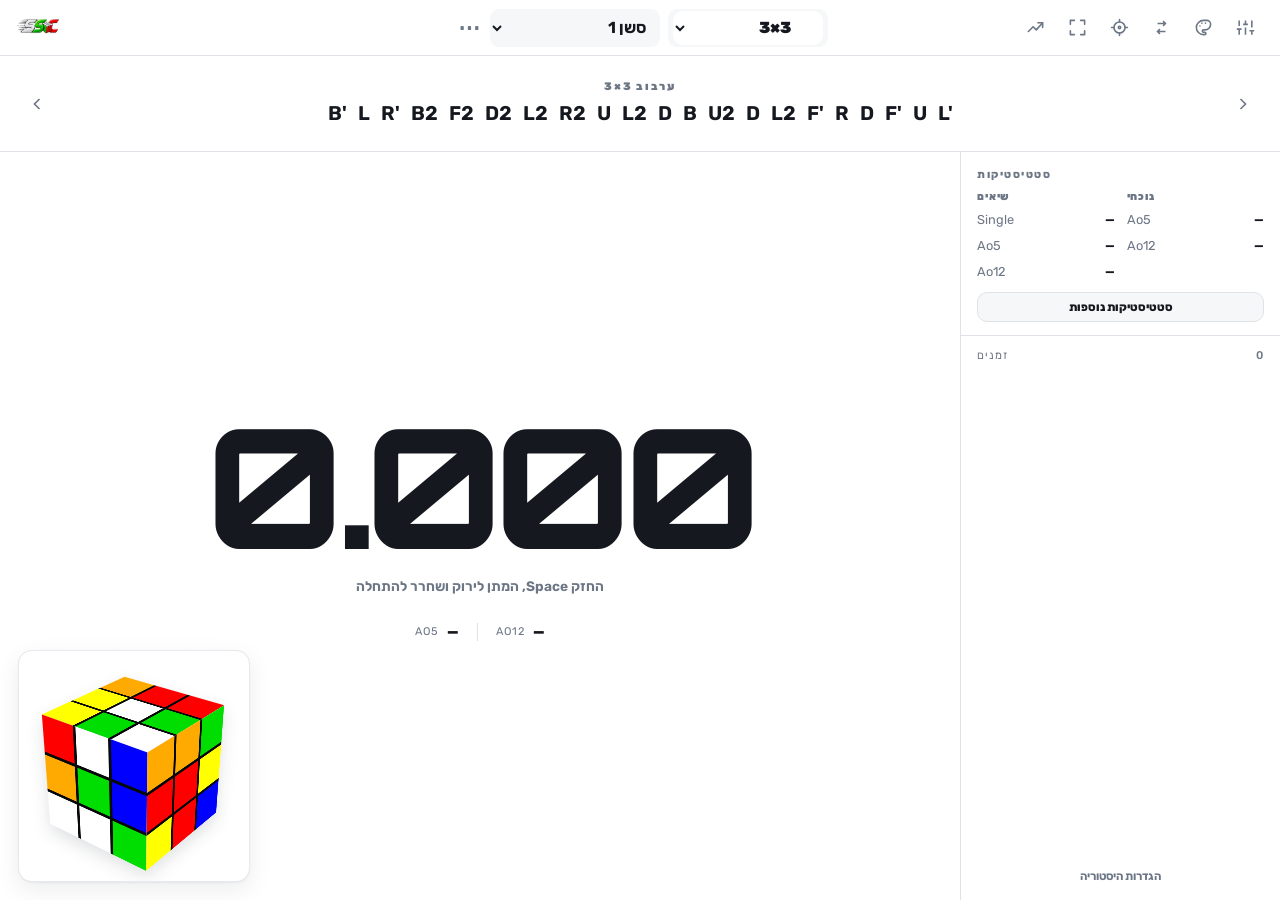
==== commit 801604e0: "Bust cache for adaptive scramble fitting" ====
--- a/index.html
+++ b/index.html
@@ -119,7 +119,7 @@
   <script src="./code/js/scramble-generators.js?v=20260903-isolated-derived-1"></script>
   <script src="./code/js/app.js?v=20260901-focus-controls-1"></script>
   <script src="./code/js/mbld-flow.js?v=20260902-professional-flow-1"></script>
-  <script src="./code/js/scramble-history.js?v=20260825-quality-1"></script>
+  <script src="./code/js/scramble-history.js?v=20260903-adaptive-fit-1"></script>
   <script src="./code/js/settings.js?v=20260831-line-width-control-1"></script>
   <script src="./code/js/color-settings-modal.js?v=20260903-color-settings-1"></script>
   <script src="./code/js/import-export.js?v=20260831-toolbar-icons-2"></script>
--- a/code/css/puzzle-3d.css
+++ b/code/css/puzzle-3d.css
@@ -40,36 +40,29 @@
     0 12px 30px rgba(15,23,42,.11)!important;
 }
 
-/* Native CSS-3D cube faces must remain square at their outside perimeter.
-   Rounded face corners expose the page background where three planes meet and
-   look like holes in the physical cube. A thin black outer skin also hides
-   sub-pixel seams caused by perspective anti-aliasing.
-
-   Cube face geometry is physical, not language-directional. In Hebrew the
-   modal is appended under an RTL body; without an explicit LTR direction CSS
-   Grid auto-placement reverses every sticker row. Keep every face grid LTR so
-   thumbnail and modal use identical row/column coordinates. */
+/* Keep only the black plastic dividers inside each 3D face. The dark face
+   background is visible through the grid gap, while zero padding/border means
+   no black casing is painted around the outside perimeter of the face. */
 html body .ssc-native-cube3d-face{
   direction:ltr!important;
   border-radius:0!important;
   overflow:hidden!important;
-  background:linear-gradient(145deg,#24272c,#07080a 76%)!important;
-  border-color:#050608!important;
-  box-shadow:
-    inset 0 0 0 1px rgba(255,255,255,.035),
-    0 0 0 1px #050608!important;
+  gap:2.4%!important;
+  padding:0!important;
+  background:#07080a!important;
+  border:0!important;
+  box-shadow:none!important;
 }
 
 html body .ssc-native-cube3d-sticker{
-  border-radius:4%!important;
+  border-radius:0!important;
+  border:0!important;
+  box-shadow:none!important;
 }
 
-html[data-theme="dark"] body .ssc-native-cube3d-face{
-  background:linear-gradient(145deg,#2a2e34,#050608 78%)!important;
-}
-
+html[data-theme="dark"] body .ssc-native-cube3d-face,
 html[data-theme="oled"] body .ssc-native-cube3d-face{
-  background:linear-gradient(145deg,#16181b,#000 80%)!important;
+  background:#050608!important;
 }
 
 .ssc-puzzle-3d-player{
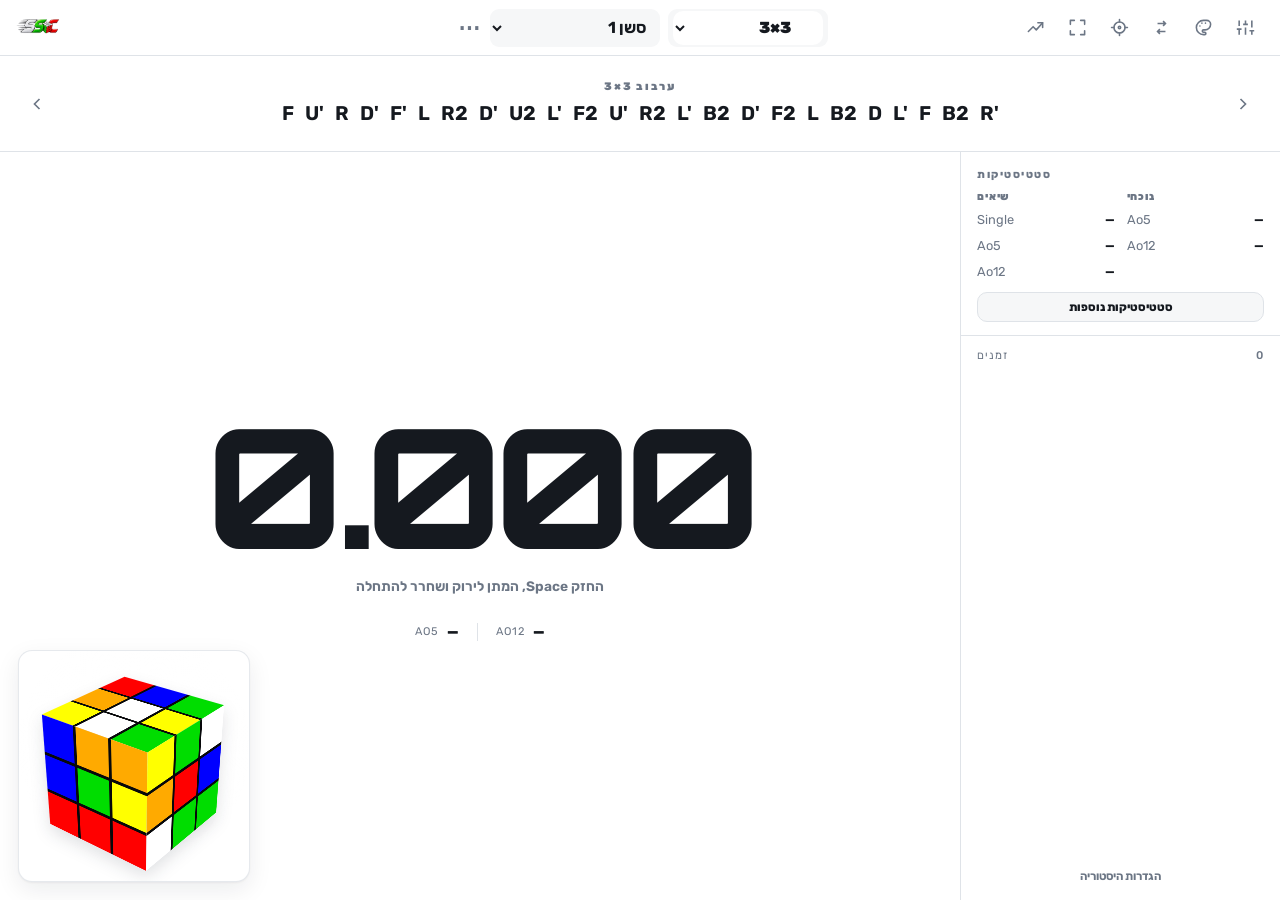
==== commit 08d7ec56: "Bust cache for MBLD 3D thumbnail fit" ====
--- a/index.html
+++ b/index.html
@@ -19,7 +19,7 @@
   <link data-ssc-cube-preview-style rel="stylesheet" href="./code/css/cube-preview.css?v=20260901-theme-bg-1">
   <link rel="stylesheet" href="./code/css/wca-previews.css?v=20260827-444-native-dom">
   <link rel="stylesheet" href="./code/css/ssc-preview-v1.css?v=20260831-physical-face-grid-5x5-1">
-  <link rel="stylesheet" href="./code/css/puzzle-3d.css?v=20260902-thumbnail-fit-1">
+  <link rel="stylesheet" href="./code/css/puzzle-3d.css?v=20260903-mbld-3d-fit-1">
   <link rel="stylesheet" href="./code/css/event-selector.css?v=20260824-1">
   <link rel="stylesheet" href="./code/css/competition-mode.css?v=20260825-1">
   <link id="sscAppEnhancementStyles" rel="stylesheet" href="./code/css/app-enhancements.css?v=20260901-fullscreen-1">
--- a/code/css/puzzle-3d.css
+++ b/code/css/puzzle-3d.css
@@ -13,6 +13,29 @@
 html body .cube-preview-card.ssc-preview-mode-3d .ssc-native-cube3d-stage{
   transform:scale3d(.82,.82,.82);
   transform-origin:50% 50%;
+}
+
+/* MBLD rows use a much shorter 3D thumbnail (76px desktop, then smaller on
+   narrow screens). The native cube geometry has a 92px minimum, so the normal
+   thumbnail scale clips the rotated cube vertically. Scale only MBLD 3D stages
+   to the actual row-card proportions; 2D and every non-MBLD 3D preview keep
+   the standard renderer size. */
+html body #sscMbldScramblesModal #sscMbldViewList .ssc-mbld-view-preview.cube-preview-card.ssc-preview-mode-3d{
+  padding:0!important;
+}
+html body #sscMbldScramblesModal #sscMbldViewList .ssc-mbld-view-preview.ssc-preview-mode-3d .ssc-native-cube3d-stage{
+  transform:scale3d(.50,.50,.50)!important;
+  transform-origin:50% 50%!important;
+}
+@media(max-width:680px){
+  html body #sscMbldScramblesModal #sscMbldViewList .ssc-mbld-view-preview.ssc-preview-mode-3d .ssc-native-cube3d-stage{
+    transform:scale3d(.42,.42,.42)!important;
+  }
+}
+@media(max-width:430px){
+  html body #sscMbldScramblesModal #sscMbldViewList .ssc-mbld-view-preview.ssc-preview-mode-3d .ssc-native-cube3d-stage{
+    transform:scale3d(.35,.35,.35)!important;
+  }
 }
 
 /* Higher specificity than the runtime integration styles so the thumbnail keeps
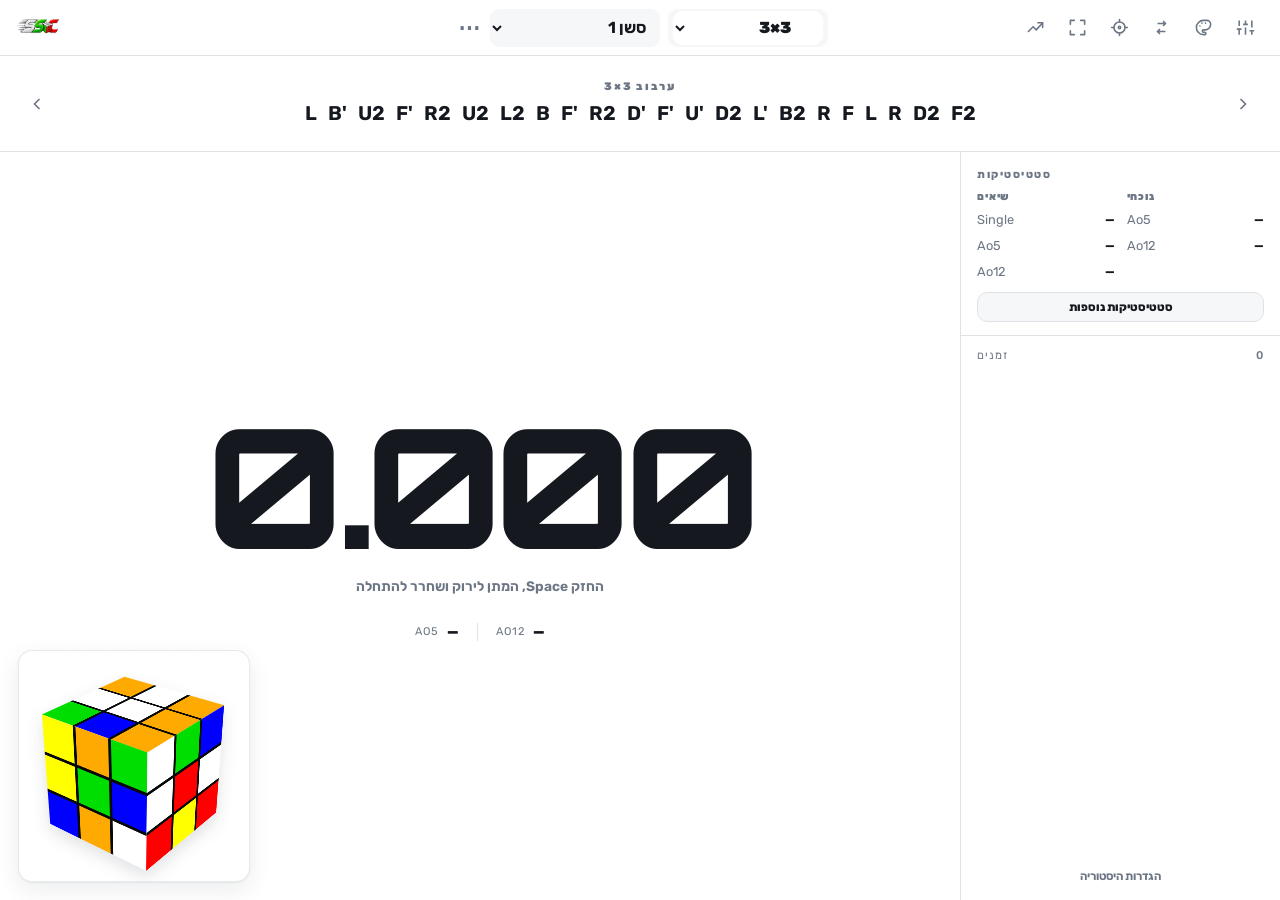
==== commit e4a2b07e: "Bust cache for enlarged MBLD 3D previews" ====
--- a/index.html
+++ b/index.html
@@ -19,7 +19,7 @@
   <link data-ssc-cube-preview-style rel="stylesheet" href="./code/css/cube-preview.css?v=20260901-theme-bg-1">
   <link rel="stylesheet" href="./code/css/wca-previews.css?v=20260827-444-native-dom">
   <link rel="stylesheet" href="./code/css/ssc-preview-v1.css?v=20260831-physical-face-grid-5x5-1">
-  <link rel="stylesheet" href="./code/css/puzzle-3d.css?v=20260903-mbld-3d-fit-1">
+  <link rel="stylesheet" href="./code/css/puzzle-3d.css?v=20260903-mbld-3d-large-2">
   <link rel="stylesheet" href="./code/css/event-selector.css?v=20260824-1">
   <link rel="stylesheet" href="./code/css/competition-mode.css?v=20260825-1">
   <link id="sscAppEnhancementStyles" rel="stylesheet" href="./code/css/app-enhancements.css?v=20260901-fullscreen-1">
--- a/code/css/puzzle-3d.css
+++ b/code/css/puzzle-3d.css
@@ -15,26 +15,38 @@
   transform-origin:50% 50%;
 }
 
-/* MBLD rows use a much shorter 3D thumbnail (76px desktop, then smaller on
-   narrow screens). The native cube geometry has a 92px minimum, so the normal
-   thumbnail scale clips the rotated cube vertically. Scale only MBLD 3D stages
-   to the actual row-card proportions; 2D and every non-MBLD 3D preview keep
-   the standard renderer size. */
+/* MBLD 3D previews need a little more vertical room than the standard compact
+   row card. Give only the 3D cards enough height to keep the cube large and
+   readable while still fitting the whole rotated silhouette. 2D previews and
+   every non-MBLD 3D preview keep their existing dimensions. */
 html body #sscMbldScramblesModal #sscMbldViewList .ssc-mbld-view-preview.cube-preview-card.ssc-preview-mode-3d{
+  height:96px!important;
+  min-height:96px!important;
+  max-height:96px!important;
   padding:0!important;
 }
 html body #sscMbldScramblesModal #sscMbldViewList .ssc-mbld-view-preview.ssc-preview-mode-3d .ssc-native-cube3d-stage{
-  transform:scale3d(.50,.50,.50)!important;
+  transform:scale3d(.60,.60,.60)!important;
   transform-origin:50% 50%!important;
 }
 @media(max-width:680px){
+  html body #sscMbldScramblesModal #sscMbldViewList .ssc-mbld-view-preview.cube-preview-card.ssc-preview-mode-3d{
+    height:78px!important;
+    min-height:78px!important;
+    max-height:78px!important;
+  }
+  html body #sscMbldScramblesModal #sscMbldViewList .ssc-mbld-view-preview.ssc-preview-mode-3d .ssc-native-cube3d-stage{
+    transform:scale3d(.50,.50,.50)!important;
+  }
+}
+@media(max-width:430px){
+  html body #sscMbldScramblesModal #sscMbldViewList .ssc-mbld-view-preview.cube-preview-card.ssc-preview-mode-3d{
+    height:66px!important;
+    min-height:66px!important;
+    max-height:66px!important;
+  }
   html body #sscMbldScramblesModal #sscMbldViewList .ssc-mbld-view-preview.ssc-preview-mode-3d .ssc-native-cube3d-stage{
     transform:scale3d(.42,.42,.42)!important;
-  }
-}
-@media(max-width:430px){
-  html body #sscMbldScramblesModal #sscMbldViewList .ssc-mbld-view-preview.ssc-preview-mode-3d .ssc-native-cube3d-stage{
-    transform:scale3d(.35,.35,.35)!important;
   }
 }
 
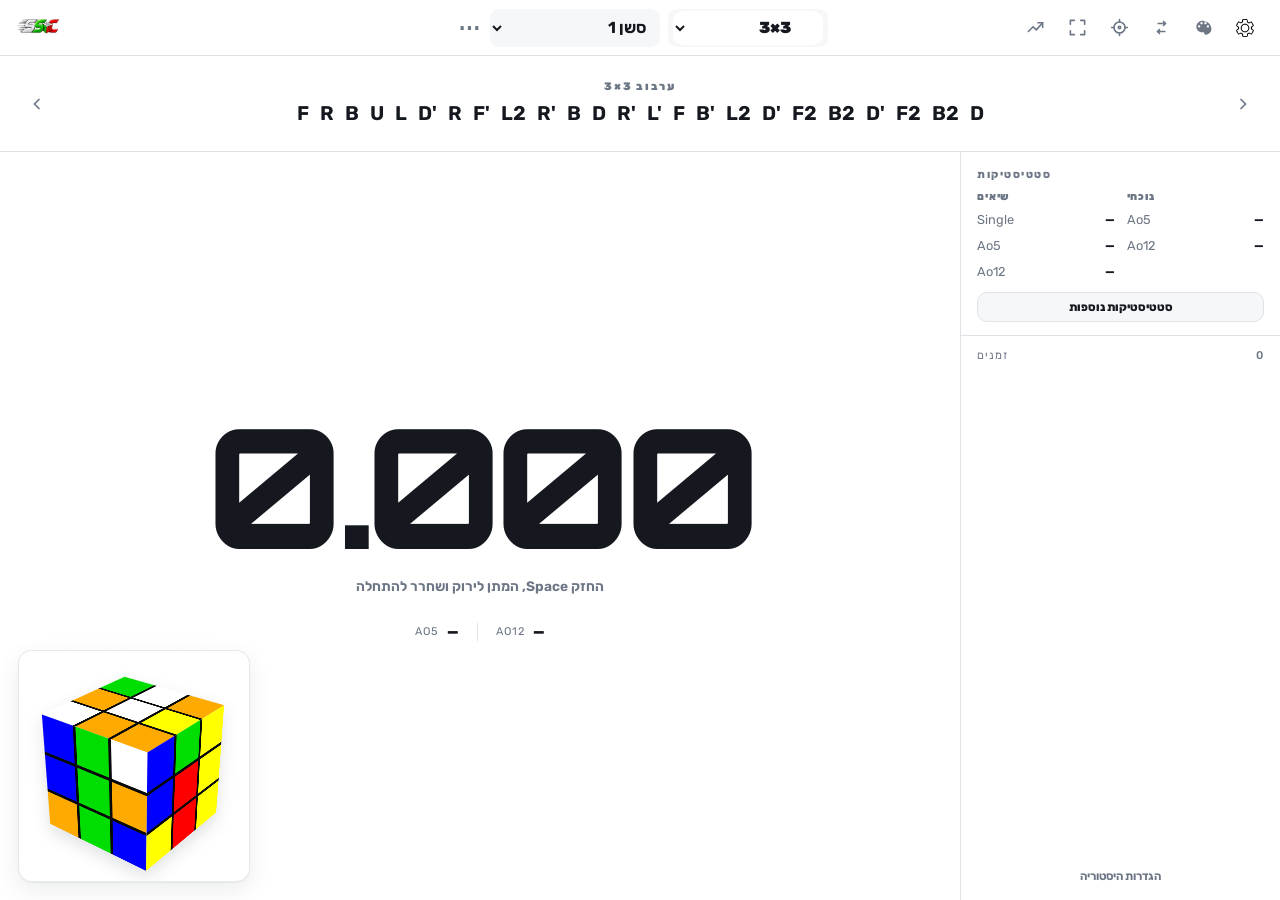
==== commit 124b22f1: "Use Settings icon.png for settings button" ====
--- a/index.html
+++ b/index.html
@@ -42,7 +42,7 @@
     <header class="topbar compact-bar">
       <div class="topbar-side topbar-start">
         <button id="generalSettingsButton" class="toolbar-button" type="button" aria-label="הגדרות כלליות">
-          <svg viewBox="0 0 24 24" width="18" height="18" fill="none" stroke="currentColor" stroke-width="2"><path d="M4 21v-7M4 10V3M12 21v-9M12 8V3M20 21v-5M20 12V3M1 14h6M9 8h6M17 16h6"/></svg><span>SETTINGS</span>
+          <img src="./Settings%20icon.png" alt="" aria-hidden="true" width="18" height="18" style="display:block;width:18px;height:18px;object-fit:contain;flex:0 0 auto"><span>SETTINGS</span>
         </button>
         <button id="importExportButton" class="toolbar-button" type="button">
           <svg viewBox="0 0 24 24" fill="none" stroke="currentColor" stroke-width="2"><path d="M7 7h10m-3-3 3 3-3 3M17 17H7m3-3-3 3 3 3"/></svg><span>IMPORT / EXPORT</span>
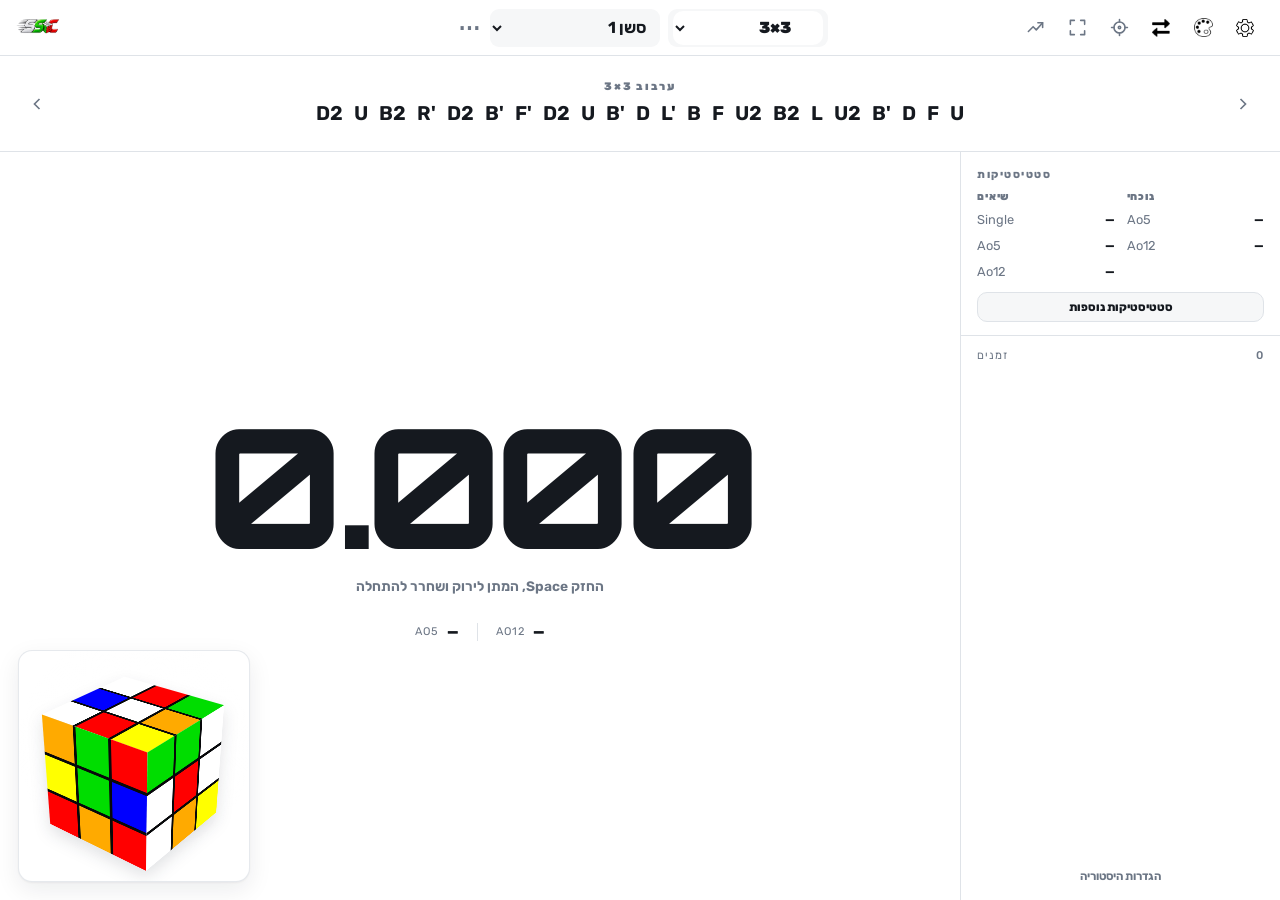
==== commit bd4d0582: "Use Import-Export icon asset for toolbar button" ====
--- a/index.html
+++ b/index.html
@@ -28,7 +28,9 @@
   <script src="https://cdn.cubing.net/v0/js/scramble-display" type="module"></script>
   <style>
     #timer{font-family:var(--timer-font,var(--app-font))!important}
-    #importExportButton svg,#deleteSession svg,#addSession svg{display:block!important;width:18px;height:18px;flex:0 0 auto;stroke:currentColor!important}
+    #importExportButton img,#deleteSession svg,#addSession svg{display:block!important;width:18px;height:18px;flex:0 0 auto}
+    #importExportButton img{object-fit:contain;filter:none;transition:filter .16s ease}
+    html[data-theme="dark"] #importExportButton img,html[data-theme="oled"] #importExportButton img{filter:brightness(0) invert(1)}
     #addSession,#deleteSession{display:none!important}
     .cube-colors-control{display:grid;grid-template-columns:repeat(3,1fr);gap:8px}
     .cube-color-item{display:flex;align-items:center;justify-content:space-between;gap:6px;padding:7px;border:1px solid var(--border);border-radius:8px}
@@ -45,7 +47,7 @@
           <img src="./Settings%20icon.png" alt="" aria-hidden="true" width="18" height="18" style="display:block;width:18px;height:18px;object-fit:contain;flex:0 0 auto"><span>SETTINGS</span>
         </button>
         <button id="importExportButton" class="toolbar-button" type="button">
-          <svg viewBox="0 0 24 24" fill="none" stroke="currentColor" stroke-width="2"><path d="M7 7h10m-3-3 3 3-3 3M17 17H7m3-3-3 3 3 3"/></svg><span>IMPORT / EXPORT</span>
+          <img src="./Icon%20Import-Export.png" alt="" aria-hidden="true" width="18" height="18"><span>IMPORT / EXPORT</span>
         </button>
       </div>
       <div class="topbar-center">
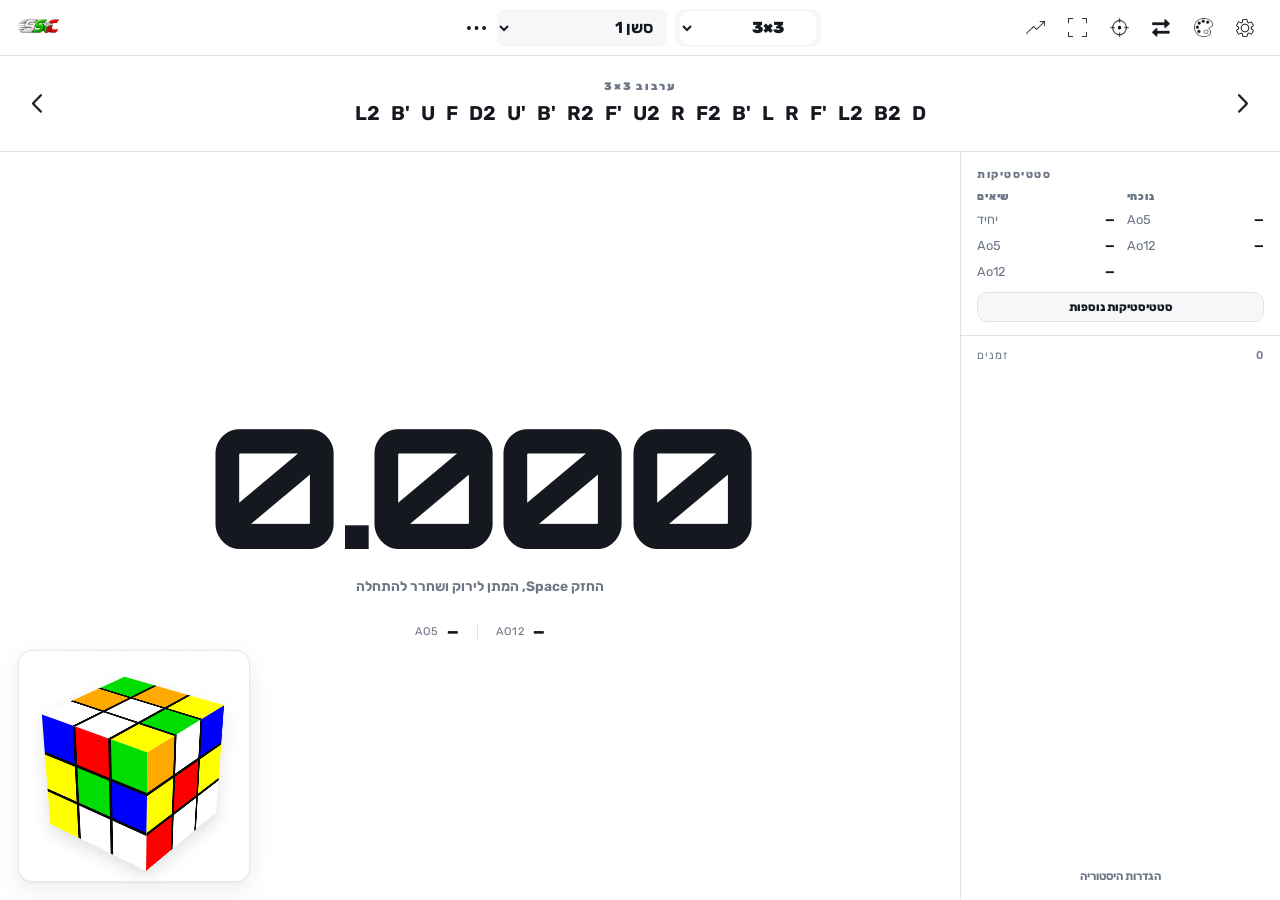
==== commit a2bdda5c: "Load complete Hebrew and English UI translations" ====
--- a/index.html
+++ b/index.html
@@ -128,6 +128,7 @@
   <script src="./code/js/advanced-features.js?v=20260831-toolbar-icons-2" data-ssc-advanced="1"></script>
   <script src="./code/js/hebrew-i18n-fixes.js?v=20260825-quality-1"></script>
   <script src="./code/js/preview/selected-faces-preview.js?v=20260901-selected-faces-1"></script>
+  <script src="./code/js/i18n-complete.js?v=20260904-complete-1"></script>
   <script>
     if('serviceWorker' in navigator){
       window.addEventListener('load',async()=>{
--- a/code/css/button-accent-overrides.css
+++ b/code/css/button-accent-overrides.css
@@ -90,9 +90,224 @@
   padding: 4px 8px;
 }
 
+/* Previous scramble uses the supplied image icon instead of the inline SVG. */
+#prevScramble svg {
+  display: none !important;
+}
+
+#prevScramble::before {
+  content: "";
+  display: block;
+  width: 19px;
+  height: 19px;
+  flex: 0 0 auto;
+  background: url("../../Previous%20icon.png") center/contain no-repeat;
+  filter: none;
+  transition: filter .16s ease;
+}
+
+html[data-theme="dark"] #prevScramble::before,
+html[data-theme="oled"] #prevScramble::before,
+#prevScramble:hover::before,
+#prevScramble:focus-visible::before,
+#prevScramble:active::before {
+  filter: brightness(0) invert(1);
+}
+
+/* Next scramble uses the supplied image icon instead of the inline SVG. */
+#newScramble svg {
+  display: none !important;
+}
+
+#newScramble::before {
+  content: "";
+  display: block;
+  width: 19px;
+  height: 19px;
+  flex: 0 0 auto;
+  background: url("../../Next%20icon.png") center/contain no-repeat;
+  filter: none;
+  transition: filter .16s ease;
+}
+
+html[data-theme="dark"] #newScramble::before,
+html[data-theme="oled"] #newScramble::before,
+#newScramble:hover::before,
+#newScramble:focus-visible::before,
+#newScramble:active::before {
+  filter: brightness(0) invert(1);
+}
+
+/* Keep the session management icon geometrically centered in its square button. */
+#sessionMenuButton {
+  display: flex !important;
+  align-items: center !important;
+  justify-content: center !important;
+  padding: 0 !important;
+}
+
+#sessionMenuButton::before {
+  margin: 0 !important;
+}
+
 /* Keep image icons readable when a button turns into the primary color. */
 button:hover img,
 button:focus-visible img,
 button:active img {
   filter: brightness(0) invert(1);
 }
+
+/* Supplied toolbar/navigation icons: render as masks so their color follows the live primary color. */
+html body #generalSettingsButton > img,
+html body #colorSettingsButton > img,
+html body #importExportButton > img {
+  display: none !important;
+}
+
+#generalSettingsButton::before,
+#colorSettingsButton::before,
+#importExportButton::before,
+#focusModeButton::before,
+#fullscreenButton::before,
+#analyticsButton::before,
+#sessionMenuButton::before,
+#prevScramble::before,
+#newScramble::before {
+  content: "" !important;
+  display: block !important;
+  width: 19px !important;
+  height: 19px !important;
+  flex: 0 0 19px !important;
+  background: var(--text) !important;
+  background-image: none !important;
+  filter: none !important;
+  -webkit-mask-position: center !important;
+  mask-position: center !important;
+  -webkit-mask-repeat: no-repeat !important;
+  mask-repeat: no-repeat !important;
+  -webkit-mask-size: contain !important;
+  mask-size: contain !important;
+  transition: background-color .15s ease !important;
+}
+
+#generalSettingsButton::before {
+  width: 18px !important;
+  height: 18px !important;
+  flex-basis: 18px !important;
+  -webkit-mask-image: url("../../Settings%20icon.png") !important;
+  mask-image: url("../../Settings%20icon.png") !important;
+}
+
+#colorSettingsButton::before {
+  -webkit-mask-image: url("../../Color%20settings%20icon.png") !important;
+  mask-image: url("../../Color%20settings%20icon.png") !important;
+}
+
+#importExportButton::before {
+  width: 18px !important;
+  height: 18px !important;
+  flex-basis: 18px !important;
+  -webkit-mask-image: url("../../Icon%20Import-Export.png") !important;
+  mask-image: url("../../Icon%20Import-Export.png") !important;
+}
+
+#focusModeButton::before {
+  -webkit-mask-image: url("../../Focus%20icon.png") !important;
+  mask-image: url("../../Focus%20icon.png") !important;
+}
+
+#fullscreenButton::before {
+  -webkit-mask-image: url("../../Full-screen%20icon.png") !important;
+  mask-image: url("../../Full-screen%20icon.png") !important;
+}
+
+#analyticsButton::before {
+  -webkit-mask-image: url("../../Progress%20analysis%20icon.png") !important;
+  mask-image: url("../../Progress%20analysis%20icon.png") !important;
+}
+
+#sessionMenuButton::before {
+  -webkit-mask-image: url("../../Three-dot%20icon.png") !important;
+  mask-image: url("../../Three-dot%20icon.png") !important;
+  margin: 0 !important;
+}
+
+#prevScramble::before {
+  -webkit-mask-image: url("../../Previous%20icon.png") !important;
+  mask-image: url("../../Previous%20icon.png") !important;
+}
+
+#newScramble::before {
+  -webkit-mask-image: url("../../Next%20icon.png") !important;
+  mask-image: url("../../Next%20icon.png") !important;
+}
+
+/* For these updated controls the button stays neutral; only the icon adopts the primary color. */
+#generalSettingsButton:hover,
+#colorSettingsButton:hover,
+#importExportButton:hover,
+#focusModeButton:hover,
+#fullscreenButton:hover,
+#analyticsButton:hover,
+#sessionMenuButton:hover,
+#prevScramble:hover,
+#newScramble:hover,
+#generalSettingsButton:focus-visible,
+#colorSettingsButton:focus-visible,
+#importExportButton:focus-visible,
+#focusModeButton:focus-visible,
+#fullscreenButton:focus-visible,
+#analyticsButton:focus-visible,
+#sessionMenuButton:focus-visible,
+#prevScramble:focus-visible,
+#newScramble:focus-visible {
+  background: var(--soft) !important;
+  color: var(--text) !important;
+  border-color: var(--accent) !important;
+  box-shadow: 0 0 0 3px color-mix(in srgb, var(--accent) 12%, transparent) !important;
+}
+
+#generalSettingsButton:hover::before,
+#colorSettingsButton:hover::before,
+#importExportButton:hover::before,
+#focusModeButton:hover::before,
+#fullscreenButton:hover::before,
+#analyticsButton:hover::before,
+#sessionMenuButton:hover::before,
+#prevScramble:hover::before,
+#newScramble:hover::before,
+#generalSettingsButton:focus-visible::before,
+#colorSettingsButton:focus-visible::before,
+#importExportButton:focus-visible::before,
+#focusModeButton:focus-visible::before,
+#fullscreenButton:focus-visible::before,
+#analyticsButton:focus-visible::before,
+#sessionMenuButton:focus-visible::before,
+#prevScramble:focus-visible::before,
+#newScramble:focus-visible::before,
+#generalSettingsButton:active::before,
+#colorSettingsButton:active::before,
+#importExportButton:active::before,
+#focusModeButton:active::before,
+#fullscreenButton:active::before,
+#analyticsButton:active::before,
+#sessionMenuButton:active::before,
+#prevScramble:active::before,
+#newScramble:active::before {
+  background: var(--accent) !important;
+  filter: none !important;
+}
+
+#generalSettingsButton:active,
+#colorSettingsButton:active,
+#importExportButton:active,
+#focusModeButton:active,
+#fullscreenButton:active,
+#analyticsButton:active,
+#sessionMenuButton:active,
+#prevScramble:active,
+#newScramble:active {
+  background: var(--soft2) !important;
+  color: var(--text) !important;
+  border-color: var(--accent) !important;
+}
--- a/code/css/app-enhancements.css
+++ b/code/css/app-enhancements.css
@@ -1,6 +1,8 @@
 /* SSC application enhancements. Intentionally does not style cube preview internals. */
 .session-toolbar{position:relative}
-#sessionMenuButton{font-size:22px;line-height:1;font-weight:900}
+#sessionMenuButton{font-size:0;line-height:1;font-weight:900}
+#sessionMenuButton::before{content:"";display:block;width:19px;height:19px;background:url("../../Three-dot%20icon.png") center/contain no-repeat;filter:none;transition:filter .16s ease}
+html[data-theme="dark"] #sessionMenuButton::before,html[data-theme="oled"] #sessionMenuButton::before{filter:brightness(0) invert(1)}
 .session-menu{position:absolute;z-index:900;top:calc(100% + 8px);inset-inline-end:0;width:min(390px,92vw);max-height:min(68vh,560px);overflow:auto;padding:8px;background:var(--card-solid);border:1px solid var(--border);border-radius:16px;box-shadow:0 18px 50px rgba(0,0,0,.18)}
 .session-menu[hidden]{display:none}
 .session-menu-head{padding:7px 9px 9px;color:var(--muted);font-size:.75em;font-weight:900;letter-spacing:.08em;text-transform:uppercase}
@@ -76,9 +78,12 @@
 
 .focus-controls{position:fixed;z-index:1300;top:14px;inset-inline-end:14px;display:none;align-items:center;gap:7px}
 .focus-controls button{background:color-mix(in srgb,var(--card-solid) 90%,transparent);backdrop-filter:blur(10px);font-size:.76em}
-#fullscreenButton [data-toolbar-icon="fullscreen-exit"]{display:none!important}
-#fullscreenButton[aria-pressed="true"] [data-toolbar-icon="fullscreen-enter"]{display:none!important}
-#fullscreenButton[aria-pressed="true"] [data-toolbar-icon="fullscreen-exit"]{display:block!important}
+#focusModeButton [data-toolbar-icon="focus-crosshair"]{display:none!important}
+#focusModeButton::before{content:"";display:block;width:19px;height:19px;flex:0 0 auto;background:url("../../Focus%20icon.png") center/contain no-repeat;filter:none;transition:filter .16s ease}
+html[data-theme="dark"] #focusModeButton::before,html[data-theme="oled"] #focusModeButton::before{filter:brightness(0) invert(1)}
+#fullscreenButton [data-toolbar-icon^="fullscreen-"]{display:none!important}
+#fullscreenButton::before{content:"";display:block;width:19px;height:19px;flex:0 0 auto;background:url("../../Full-screen%20icon.png") center/contain no-repeat;filter:none;transition:filter .16s ease}
+html[data-theme="dark"] #fullscreenButton::before,html[data-theme="oled"] #fullscreenButton::before{filter:brightness(0) invert(1)}
 html[data-focus-mode="on"] .focus-controls{display:flex}
 html[data-focus-mode="on"] .topbar{display:none!important}
 html[data-focus-mode="on"] .history-panel{display:none!important}
--- a/code/css/advanced-features.css
+++ b/code/css/advanced-features.css
@@ -1,3 +1,6 @@
+#analyticsButton [data-toolbar-icon="progress-chart"]{display:none!important}
+#analyticsButton::before{content:"";display:block;width:19px;height:19px;flex:0 0 auto;background:url("../../Progress%20analysis%20icon.png") center/contain no-repeat;filter:none;transition:filter .16s ease}
+html[data-theme="dark"] #analyticsButton::before,html[data-theme="oled"] #analyticsButton::before{filter:brightness(0) invert(1)}
 .analytics-dialog{width:min(980px,calc(100vw - 24px));max-width:980px;max-height:min(92vh,900px);overflow:auto}
 .analytics-toolbar{display:flex;align-items:center;justify-content:space-between;gap:12px;flex-wrap:wrap;margin-bottom:12px}
 .analytics-ranges{display:flex;gap:6px;flex-wrap:wrap}.analytics-ranges button{border:1px solid var(--border);background:var(--soft);color:var(--text);border-radius:8px;padding:7px 10px;cursor:pointer}.analytics-ranges button.active{border-color:var(--primary);box-shadow:inset 0 0 0 1px var(--primary)}
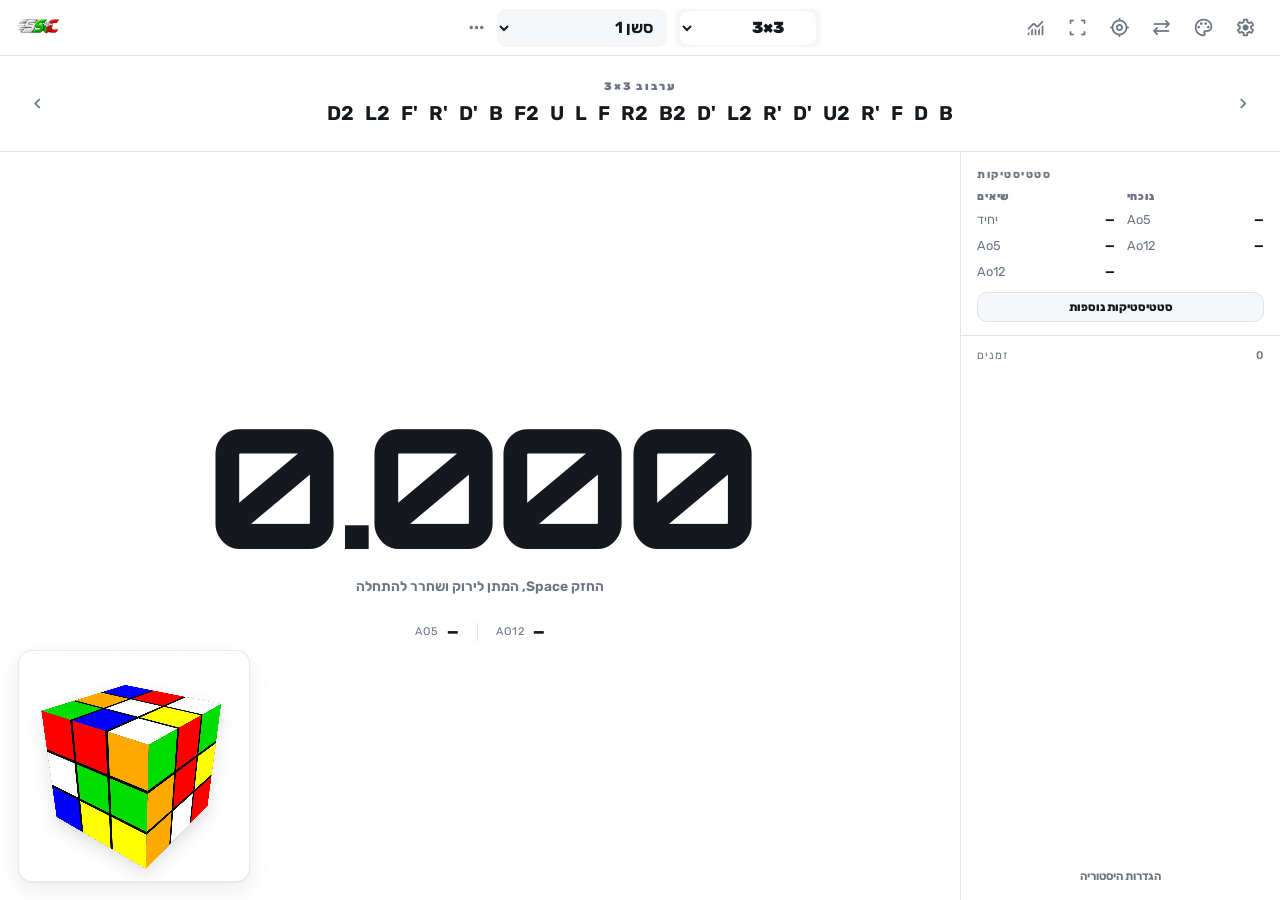
==== commit 2700827d: "Refresh Material Symbols icon stylesheet" ====
--- a/index.html
+++ b/index.html
@@ -12,7 +12,7 @@
   <link rel="preconnect" href="https://fonts.gstatic.com" crossorigin>
   <link href="https://fonts.googleapis.com/css2?family=Alef:wght@400;700&family=Assistant:wght@300;400;500;600;700;800&family=Heebo:wght@300;400;500;600;700;800&family=Noto+Sans+Hebrew:wght@300;400;500;600;700;800&family=Rubik:wght@300;400;500;600;700;800&family=Audiowide&family=Chakra+Petch:wght@400;500;600;700&family=Orbitron:wght@400;500;600;700;800&family=Oxanium:wght@400;500;600;700;800&family=Share+Tech+Mono&display=swap" rel="stylesheet">
   <link rel="stylesheet" href="./code/css/styles.css?v=20260825-scramble-fit-1">
-  <link rel="stylesheet" href="./code/css/button-accent-overrides.css?v=20260824-4">
+  <link rel="stylesheet" href="./code/css/button-accent-overrides.css?v=20260905-material-icons-2">
   <link rel="stylesheet" href="./code/css/layout-fix.css?v=20260825-logo-1">
   <link rel="stylesheet" href="./code/css/hebrew-ui-fixes.css?v=20260824-4">
   <link rel="stylesheet" href="./code/css/minimal-competition.css?v=20260831-history-scroll-1">
--- a/code/css/button-accent-overrides.css
+++ b/code/css/button-accent-overrides.css
@@ -1,3 +1,5 @@
+@import url("https://fonts.googleapis.com/css2?family=Material+Symbols+Rounded:opsz,wght,FILL,GRAD@24,400,0,0");
+
 /* Interaction color rules: buttons stay neutral by default and use the primary color only on hover/focus/press. */
 button,
 .toolbar-button,
@@ -90,159 +92,104 @@
   padding: 4px 8px;
 }
 
-/* Previous scramble uses the supplied image icon instead of the inline SVG. */
-#prevScramble svg {
-  display: none !important;
-}
-
-#prevScramble::before {
-  content: "";
-  display: block;
-  width: 19px;
-  height: 19px;
-  flex: 0 0 auto;
-  background: url("../../Previous%20icon.png") center/contain no-repeat;
-  filter: none;
-  transition: filter .16s ease;
-}
-
-html[data-theme="dark"] #prevScramble::before,
-html[data-theme="oled"] #prevScramble::before,
-#prevScramble:hover::before,
-#prevScramble:focus-visible::before,
-#prevScramble:active::before {
-  filter: brightness(0) invert(1);
-}
-
-/* Next scramble uses the supplied image icon instead of the inline SVG. */
-#newScramble svg {
-  display: none !important;
-}
-
-#newScramble::before {
-  content: "";
-  display: block;
-  width: 19px;
-  height: 19px;
-  flex: 0 0 auto;
-  background: url("../../Next%20icon.png") center/contain no-repeat;
-  filter: none;
-  transition: filter .16s ease;
-}
-
-html[data-theme="dark"] #newScramble::before,
-html[data-theme="oled"] #newScramble::before,
-#newScramble:hover::before,
-#newScramble:focus-visible::before,
-#newScramble:active::before {
-  filter: brightness(0) invert(1);
-}
-
-/* Keep the session management icon geometrically centered in its square button. */
-#sessionMenuButton {
-  display: flex !important;
-  align-items: center !important;
-  justify-content: center !important;
-  padding: 0 !important;
-}
-
-#sessionMenuButton::before {
-  margin: 0 !important;
-}
-
-/* Keep image icons readable when a button turns into the primary color. */
-button:hover img,
-button:focus-visible img,
-button:active img {
-  filter: brightness(0) invert(1);
-}
-
-/* Supplied toolbar/navigation icons: render as masks so their color follows the live primary color. */
+/* Retire the old local PNG/SVG icon sources without touching button actions. */
 html body #generalSettingsButton > img,
 html body #colorSettingsButton > img,
-html body #importExportButton > img {
+html body #importExportButton > img,
+html body #focusModeButton [data-toolbar-icon="focus-crosshair"],
+html body #fullscreenButton [data-toolbar-icon^="fullscreen-"],
+html body #analyticsButton [data-toolbar-icon="progress-chart"],
+html body #prevScramble svg,
+html body #newScramble svg,
+html body #addSession svg,
+html body #deleteSession svg {
   display: none !important;
 }
 
-#generalSettingsButton::before,
-#colorSettingsButton::before,
-#importExportButton::before,
-#focusModeButton::before,
-#fullscreenButton::before,
-#analyticsButton::before,
-#sessionMenuButton::before,
-#prevScramble::before,
-#newScramble::before {
-  content: "" !important;
-  display: block !important;
-  width: 19px !important;
-  height: 19px !important;
-  flex: 0 0 19px !important;
-  background: var(--text) !important;
+/* Shared Google Material Symbols icon surface. High specificity intentionally overrides the older icon stylesheets loaded later. */
+html body #generalSettingsButton::before,
+html body #colorSettingsButton::before,
+html body #importExportButton::before,
+html body #focusModeButton::before,
+html body #fullscreenButton::before,
+html body #analyticsButton::before,
+html body #sessionMenuButton::before,
+html body #prevScramble::before,
+html body #newScramble::before,
+html body #addSession::before,
+html body #deleteSession::before,
+html body #keyboardShortcutsButton::before,
+html body .modal-close::before {
+  display: inline-flex !important;
+  align-items: center !important;
+  justify-content: center !important;
+  width: 20px !important;
+  height: 20px !important;
+  flex: 0 0 20px !important;
+  margin: 0 !important;
+  padding: 0 !important;
+  background: none !important;
   background-image: none !important;
+  -webkit-mask: none !important;
+  mask: none !important;
   filter: none !important;
-  -webkit-mask-position: center !important;
-  mask-position: center !important;
-  -webkit-mask-repeat: no-repeat !important;
-  mask-repeat: no-repeat !important;
-  -webkit-mask-size: contain !important;
-  mask-size: contain !important;
-  transition: background-color .15s ease !important;
-}
-
-#generalSettingsButton::before {
-  width: 18px !important;
-  height: 18px !important;
-  flex-basis: 18px !important;
-  -webkit-mask-image: url("../../Settings%20icon.png") !important;
-  mask-image: url("../../Settings%20icon.png") !important;
-}
-
-#colorSettingsButton::before {
-  -webkit-mask-image: url("../../Color%20settings%20icon.png") !important;
-  mask-image: url("../../Color%20settings%20icon.png") !important;
-}
-
-#importExportButton::before {
-  width: 18px !important;
-  height: 18px !important;
-  flex-basis: 18px !important;
-  -webkit-mask-image: url("../../Icon%20Import-Export.png") !important;
-  mask-image: url("../../Icon%20Import-Export.png") !important;
-}
-
-#focusModeButton::before {
-  -webkit-mask-image: url("../../Focus%20icon.png") !important;
-  mask-image: url("../../Focus%20icon.png") !important;
-}
-
-#fullscreenButton::before {
-  -webkit-mask-image: url("../../Full-screen%20icon.png") !important;
-  mask-image: url("../../Full-screen%20icon.png") !important;
-}
-
-#analyticsButton::before {
-  -webkit-mask-image: url("../../Progress%20analysis%20icon.png") !important;
-  mask-image: url("../../Progress%20analysis%20icon.png") !important;
-}
-
-#sessionMenuButton::before {
-  -webkit-mask-image: url("../../Three-dot%20icon.png") !important;
-  mask-image: url("../../Three-dot%20icon.png") !important;
-  margin: 0 !important;
-}
-
-#prevScramble::before {
-  -webkit-mask-image: url("../../Previous%20icon.png") !important;
-  mask-image: url("../../Previous%20icon.png") !important;
-}
-
-#newScramble::before {
-  -webkit-mask-image: url("../../Next%20icon.png") !important;
-  mask-image: url("../../Next%20icon.png") !important;
-}
-
-/* For these updated controls the button stays neutral; only the icon adopts the primary color. */
+  color: currentColor !important;
+  font-family: "Material Symbols Rounded" !important;
+  font-style: normal !important;
+  font-weight: 400 !important;
+  font-size: 21px !important;
+  line-height: 1 !important;
+  letter-spacing: normal !important;
+  text-transform: none !important;
+  white-space: nowrap !important;
+  direction: ltr !important;
+  font-feature-settings: "liga" !important;
+  -webkit-font-feature-settings: "liga" !important;
+  font-variation-settings: "FILL" 0, "wght" 400, "GRAD" 0, "opsz" 24 !important;
+  -webkit-font-smoothing: antialiased;
+  transition: color .15s ease !important;
+}
+
+html body #generalSettingsButton::before { content: "settings" !important; }
+html body #colorSettingsButton::before { content: "palette" !important; }
+html body #importExportButton::before { content: "sync_alt" !important; }
+html body #focusModeButton::before { content: "my_location" !important; }
+html body #fullscreenButton::before { content: "fullscreen" !important; }
+html body #fullscreenButton[aria-pressed="true"]::before { content: "fullscreen_exit" !important; }
+html body #analyticsButton::before { content: "monitoring" !important; }
+html body #sessionMenuButton::before { content: "more_horiz" !important; }
+html body #prevScramble::before { content: "chevron_left" !important; }
+html body #newScramble::before { content: "chevron_right" !important; }
+html body #addSession::before { content: "add" !important; }
+html body #deleteSession::before { content: "close" !important; }
+html body #keyboardShortcutsButton::before { content: "keyboard" !important; }
+html body .modal-close::before { content: "close" !important; }
+
+/* Icon-only text sources are visually retired; existing titles/aria labels remain intact. */
+html body #sessionMenuButton,
+html body #addSession,
+html body #deleteSession,
+html body #keyboardShortcutsButton,
+html body .modal-close {
+  font-size: 0 !important;
+}
+
+html body #sessionMenuButton {
+  display: flex !important;
+  align-items: center !important;
+  justify-content: center !important;
+  padding: 0 !important;
+}
+
+html body #sessionMenuButton::before,
+html body #addSession::before,
+html body #deleteSession::before,
+html body #keyboardShortcutsButton::before,
+html body .modal-close::before {
+  font-size: 21px !important;
+}
+
+/* The primary toolbar/navigation icon buttons stay neutral; their Material Symbol alone follows the live primary color. */
 #generalSettingsButton:hover,
 #colorSettingsButton:hover,
 #importExportButton:hover,
@@ -267,35 +214,34 @@
   box-shadow: 0 0 0 3px color-mix(in srgb, var(--accent) 12%, transparent) !important;
 }
 
-#generalSettingsButton:hover::before,
-#colorSettingsButton:hover::before,
-#importExportButton:hover::before,
-#focusModeButton:hover::before,
-#fullscreenButton:hover::before,
-#analyticsButton:hover::before,
-#sessionMenuButton:hover::before,
-#prevScramble:hover::before,
-#newScramble:hover::before,
-#generalSettingsButton:focus-visible::before,
-#colorSettingsButton:focus-visible::before,
-#importExportButton:focus-visible::before,
-#focusModeButton:focus-visible::before,
-#fullscreenButton:focus-visible::before,
-#analyticsButton:focus-visible::before,
-#sessionMenuButton:focus-visible::before,
-#prevScramble:focus-visible::before,
-#newScramble:focus-visible::before,
-#generalSettingsButton:active::before,
-#colorSettingsButton:active::before,
-#importExportButton:active::before,
-#focusModeButton:active::before,
-#fullscreenButton:active::before,
-#analyticsButton:active::before,
-#sessionMenuButton:active::before,
-#prevScramble:active::before,
-#newScramble:active::before {
-  background: var(--accent) !important;
-  filter: none !important;
+html body #generalSettingsButton:hover::before,
+html body #colorSettingsButton:hover::before,
+html body #importExportButton:hover::before,
+html body #focusModeButton:hover::before,
+html body #fullscreenButton:hover::before,
+html body #analyticsButton:hover::before,
+html body #sessionMenuButton:hover::before,
+html body #prevScramble:hover::before,
+html body #newScramble:hover::before,
+html body #generalSettingsButton:focus-visible::before,
+html body #colorSettingsButton:focus-visible::before,
+html body #importExportButton:focus-visible::before,
+html body #focusModeButton:focus-visible::before,
+html body #fullscreenButton:focus-visible::before,
+html body #analyticsButton:focus-visible::before,
+html body #sessionMenuButton:focus-visible::before,
+html body #prevScramble:focus-visible::before,
+html body #newScramble:focus-visible::before,
+html body #generalSettingsButton:active::before,
+html body #colorSettingsButton:active::before,
+html body #importExportButton:active::before,
+html body #focusModeButton:active::before,
+html body #fullscreenButton:active::before,
+html body #analyticsButton:active::before,
+html body #sessionMenuButton:active::before,
+html body #prevScramble:active::before,
+html body #newScramble:active::before {
+  color: var(--accent) !important;
 }
 
 #generalSettingsButton:active,
@@ -311,3 +257,57 @@
   color: var(--text) !important;
   border-color: var(--accent) !important;
 }
+
+/* Visible session + control and remaining text × controls. */
+html body [data-session-new] {
+  display: inline-flex !important;
+  align-items: center !important;
+  justify-content: center !important;
+  gap: 6px !important;
+  font-size: 0 !important;
+}
+
+html body [data-session-new]::before,
+html body .remove-custom::before {
+  display: inline-flex !important;
+  align-items: center !important;
+  justify-content: center !important;
+  width: 20px !important;
+  height: 20px !important;
+  flex: 0 0 20px !important;
+  margin: 0 !important;
+  padding: 0 !important;
+  background: none !important;
+  color: currentColor !important;
+  font-family: "Material Symbols Rounded" !important;
+  font-style: normal !important;
+  font-weight: 400 !important;
+  font-size: 21px !important;
+  line-height: 1 !important;
+  letter-spacing: normal !important;
+  text-transform: none !important;
+  white-space: nowrap !important;
+  direction: ltr !important;
+  font-feature-settings: "liga" !important;
+  -webkit-font-feature-settings: "liga" !important;
+  font-variation-settings: "FILL" 0, "wght" 400, "GRAD" 0, "opsz" 24 !important;
+  -webkit-font-smoothing: antialiased;
+}
+
+html body [data-session-new]::before { content: "add" !important; }
+html body [data-session-new]::after {
+  font-family: var(--app-font, inherit) !important;
+  font-size: 14px !important;
+  line-height: 1.2 !important;
+  color: currentColor !important;
+}
+html[lang="he"] body [data-session-new]::after { content: "סשן חדש" !important; }
+html[lang="en"] body [data-session-new]::after { content: "New session" !important; }
+
+html body .remove-custom {
+  display: inline-flex !important;
+  align-items: center !important;
+  justify-content: center !important;
+  font-size: 0 !important;
+}
+html body .remove-custom::before { content: "close" !important; }
